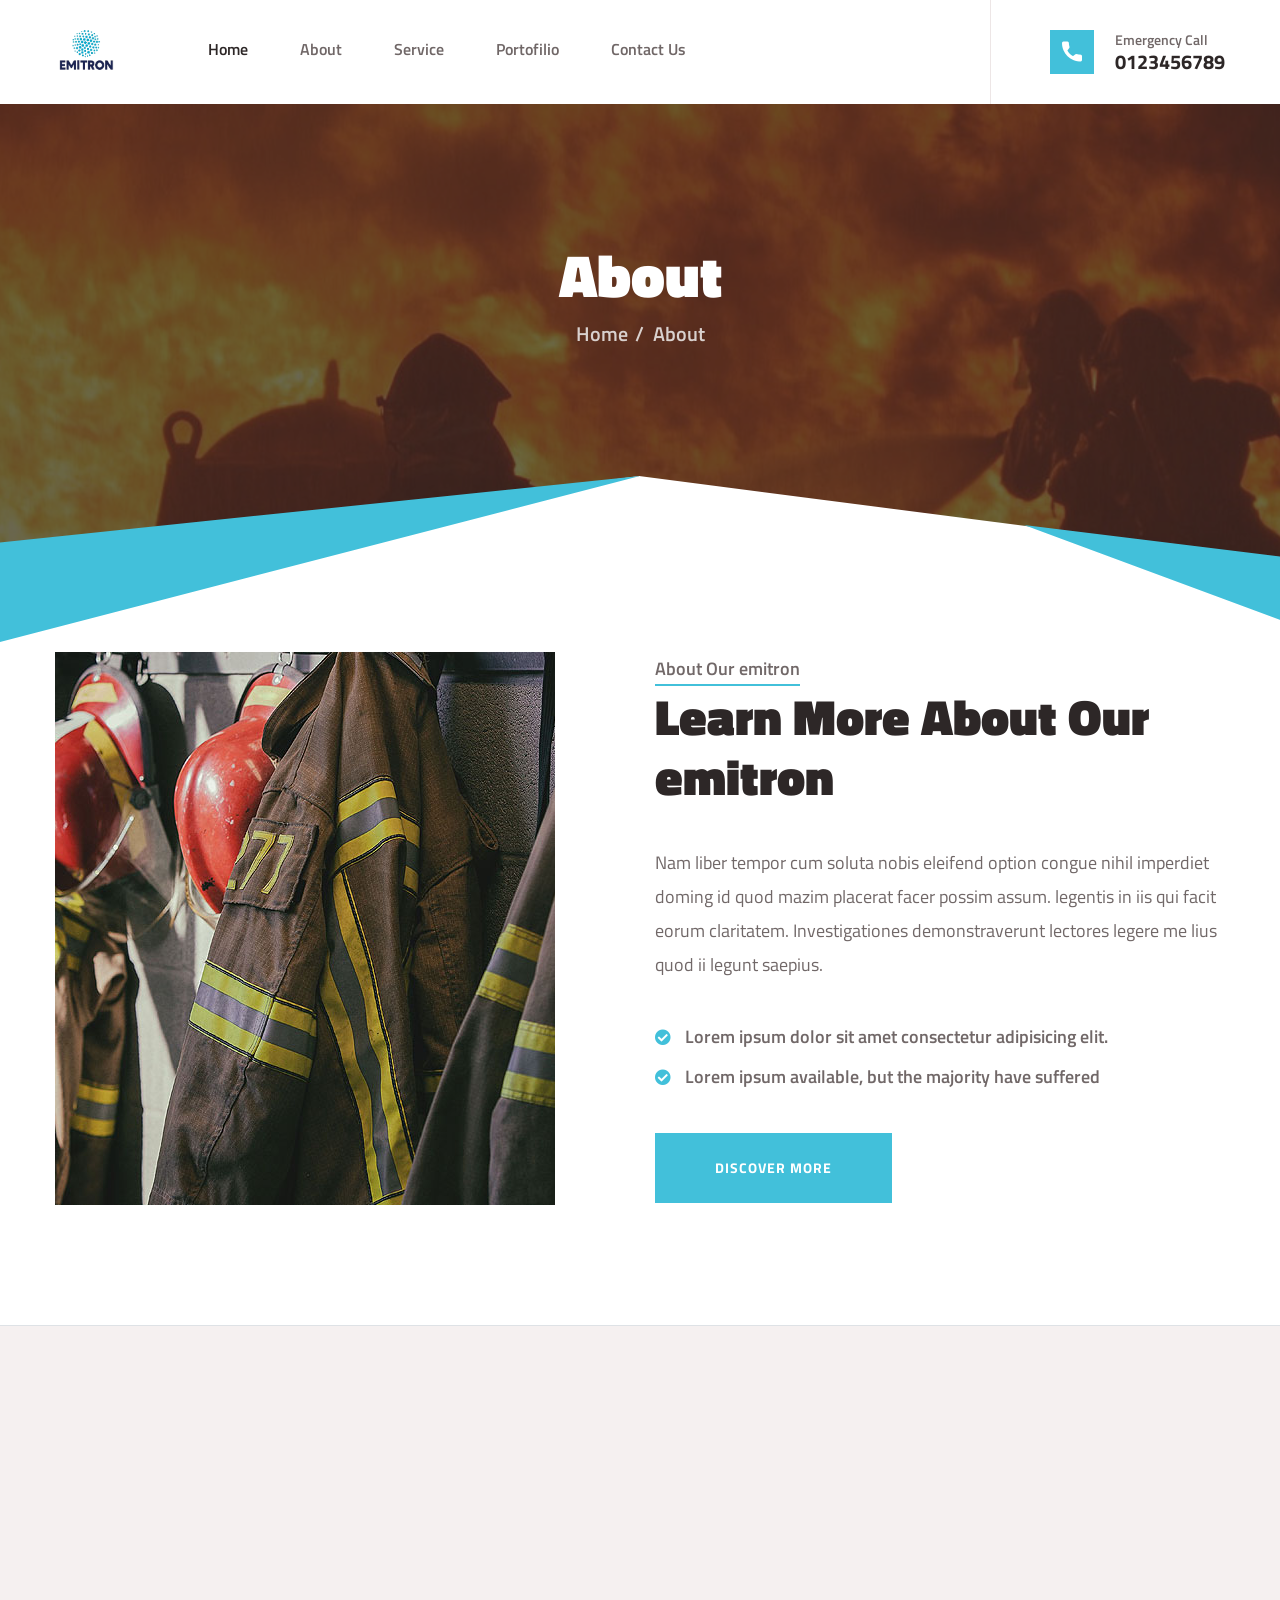
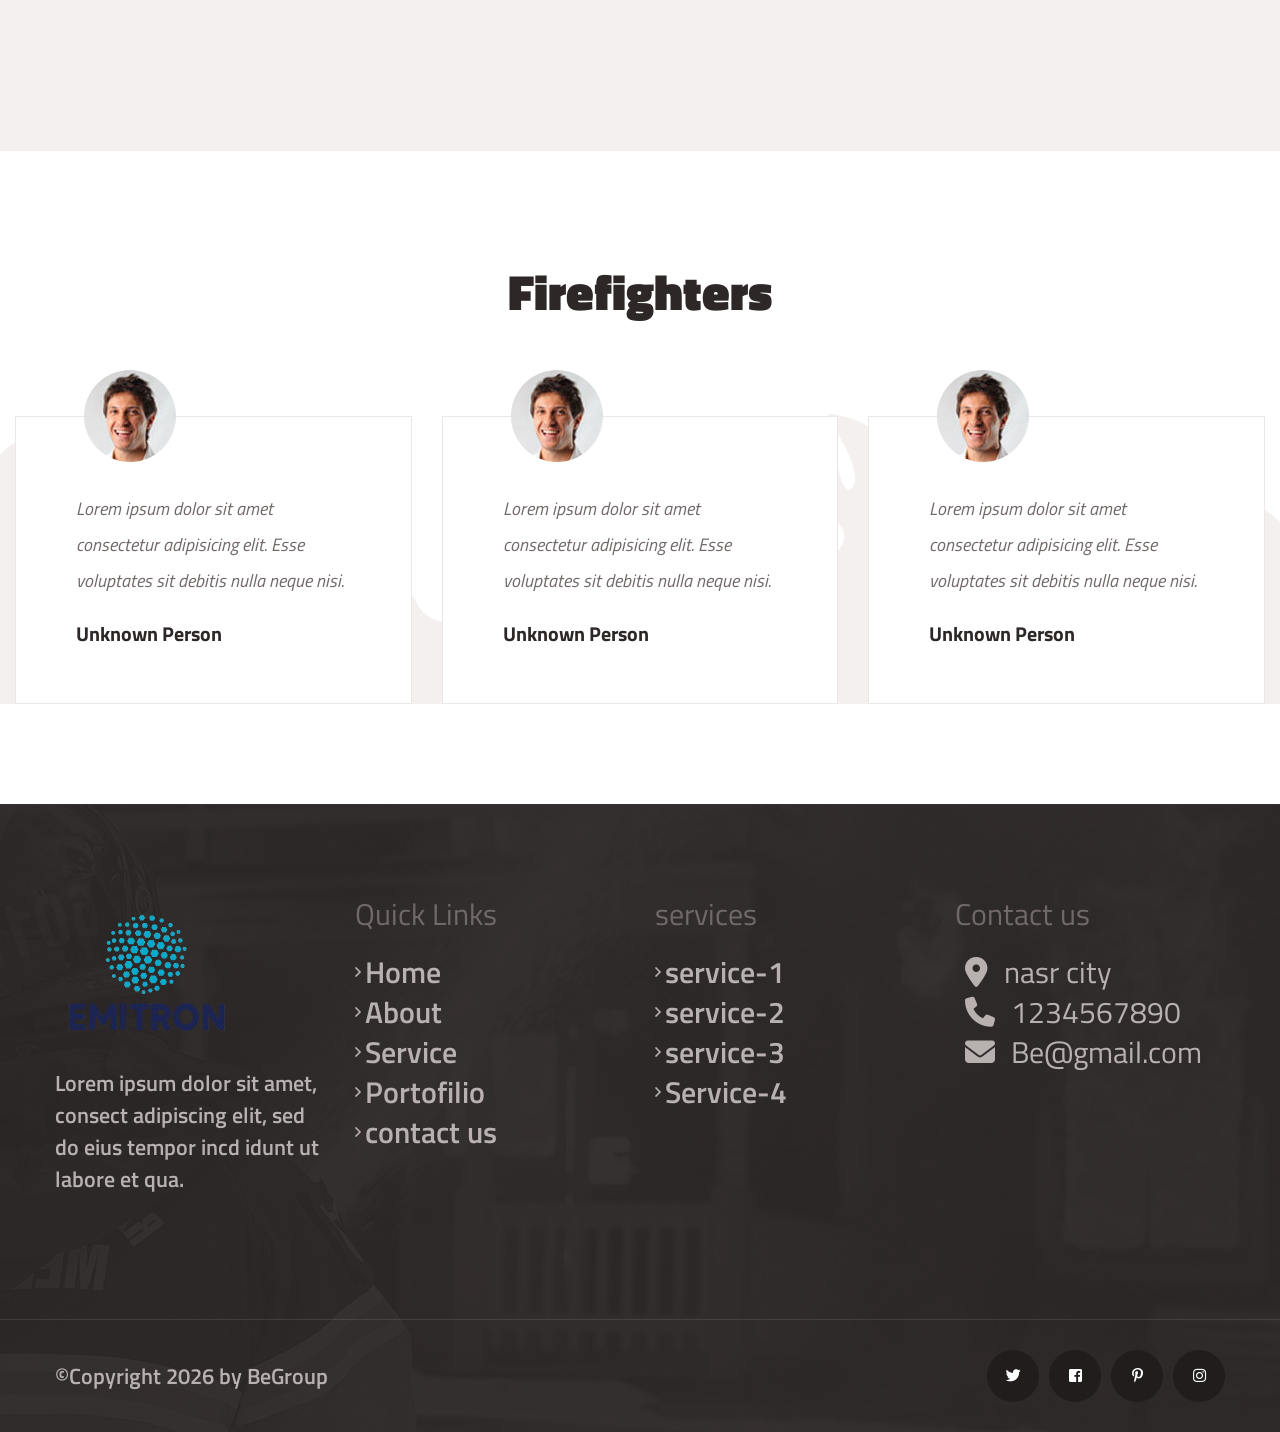
==== about.html @ 17628628 "edits" ====
<!DOCTYPE html>
<html lang="en">

<head>
    <meta charset="utf-8">
    <meta http-equiv="X-UA-Compatible" content="IE=edge">
    <meta name="viewport" content="width=device-width, initial-scale=1.0, maximum-scale=1.0, user-scalable=0">

    <title>emitron</title>

    <!-- Fav Icon -->
    <link rel="icon" href="assets/images/favicon.ico" type="image/x-icon">

    <!-- Google Fonts -->
    <link
        href="https://fonts.googleapis.com/css2?family=Titillium+Web:ital,wght@0,200;0,300;0,400;0,600;0,700;0,900;1,200;1,300;1,400;1,600;1,700&display=swap"
        rel="stylesheet">
    <link rel="stylesheet" href="https://cdnjs.cloudflare.com/ajax/libs/font-awesome/6.5.0/css/all.min.css">

    <!-- Stylesheets -->
    <link href="assets/css/font-awesome-all.css" rel="stylesheet">
    <link href="assets/css/flaticon.css" rel="stylesheet">
    <link href="assets/css/owl.css" rel="stylesheet">
    <link href="assets/css/bootstrap.css" rel="stylesheet">
    <link href="assets/css/jquery.fancybox.min.css" rel="stylesheet">
    <link href="assets/css/animate.css" rel="stylesheet">
    <link href="assets/css/color.css" rel="stylesheet">
    <link href="assets/css/style.css" rel="stylesheet">
    <link href="assets/css/responsive.css" rel="stylesheet">

</head>


<!-- page wrapper -->

<body>

    <div class="boxed_wrapper">


        <!-- preloader -->
        <div class="loader-wrap">
            <div class="preloader">
                <div class="preloader-close"><i class="fa-solid fa-circle-xmark"></i></div>
                <div id="handle-preloader" class="handle-preloader">
                    <div class="animation-preloader">
                        <div class="spinner"></div>
                        <div class="txt-loading">
                            <span data-text-preloader="e" class="letters-loading">
                                e
                            </span>
                            <span data-text-preloader="m" class="letters-loading">
                                m
                            </span>
                            <span data-text-preloader="i" class="letters-loading">
                                i
                            </span>
                            <span data-text-preloader="t" class="letters-loading">
                                t
                            </span>
                            <span data-text-preloader="r" class="letters-loading">
                                r
                            </span>
                            <span data-text-preloader="o" class="letters-loading">
                                o
                            </span>
                            <span data-text-preloader="n" class="letters-loading">
                                n
                            </span>

                        </div>
                    </div>
                </div>
            </div>
        </div>
        <!-- preloader end -->


        <!-- main header -->
        <header class="main-header">

            <!-- header-lower -->
            <div class="header-lower">
                <div class="auto-container">
                    <div class="outer-box clearfix">
                        <div class="logo-box pull-left">
                            <figure class="logo"><a href="index.html"><img class="logo1" src="assets/1.PNG" alt=""></a>
                            </figure>
                        </div>
                        <div class="menu-area pull-left">
                            <!--Mobile Navigation Toggler-->
                            <div class="mobile-nav-toggler">
                                <i class="icon-bar"></i>
                                <i class="icon-bar"></i>
                                <i class="icon-bar"></i>
                            </div>
                            <nav class="main-menu navbar-expand-md navbar-light">
                                <div class="collapse navbar-collapse show clearfix" id="navbarSupportedContent">
                                    <ul class="navigation clearfix">
                                        <li class="current"><a href="index.html">Home</a>

                                        </li>
                                        <li ><a href="about.html">About</a>

                                        </li>

                                        <li class=" dropdown"><a href="service.html">Service</a>
                                            <ul>
                                                <li><a href="service-details.html">Service-1</a>
                                                <li><a href="service-details.html">Service-1</a>
                                                <li><a href="service-details.html">Service-1</a>
                                                <li><a href="service-details.html">Service-1</a>
                                            </ul>
                                        </li>
                                        <li> <a href="portofilio.html">
                                                Portofilio
                                            </a></li>


                                        <li><a href="contact.html">Contact Us</a>

                                        </li>
                                    </ul>
                                </div>
                            </nav>
                        </div>

                        <div class="support-box pull-right">
                            <i class="flaticon-call"></i>
                            <p>Emergency Call</p>
                            <h4><a href="tel:0123456789">0123456789</a></h4>
                        </div>
                    </div>
                </div>
            </div>

            <!--sticky Header-->
            <div class="sticky-header">
                <div class="auto-container">
                    <div class="outer-box clearfix">
                        <div class="logo-box pull-left">
                            <figure class="logo"><a href="index.html"><img class="logo1" src="assets/1.PNG" alt=""></a>
                            </figure>
                        </div>
                        <div class="menu-area pull-left">
                            <nav class="main-menu clearfix">
                                <!--Keep This Empty / Menu will come through Javascript-->
                            </nav>
                        </div>
                        <div class="support-box pull-right">
                            <i class="flaticon-call"></i>
                            <p>Emergency Call</p>
                            <h4><a href="tel:0123456789">0123456789</a></h4>
                        </div>
                    </div>
                </div>
            </div>
        </header>
        <!-- main-header end-->

        <!-- Mobile Menu  -->
        <div class="mobile-menu">
            <div class="menu-backdrop"></div>
            <div class="close-btn"><i class="fas fa-times"></i></div>

            <nav class="menu-box">
                <div class="nav-logo"><a href="index.html"><img src="assets/1.PNG" alt="" title=""></a></div>
                <div class="menu-outer"><!--Here Menu Will Come Automatically Via Javascript / Same Menu as in Header-->
                </div>
                <div class="contact-info">
                    <h4>Contact Info</h4>
                    <ul>
                        <li>nasr city</li>
                        <li><a href="tel:+1234567890">1234567890</a></li>
                        <li><a href="mailto:Be@gmail.com">Be@gmail.com</a></li>
                    </ul>
                </div>
                <div class="social-links">
                    <ul class="clearfix">
                        <li><a href="index.html"><span class="fab fa-twitter"></span></a></li>
                        <li><a href="index.html"><span class="fab fa-facebook-square"></span></a></li>
                        <li><a href="index.html"><span class="fab fa-pinterest-p"></span></a></li>
                        <li><a href="index.html"><span class="fab fa-instagram"></span></a></li>
                        <li><a href="index.html"><span class="fab fa-youtube"></span></a></li>
                    </ul>
                </div>
            </nav>
        </div>
        <!-- End Mobile Menu -->


        <!--Page Title-->
        <section class="page-title centred" style="background-image: url(assets/images/background/page-title.jpg);">
            <div class="overlay-bg"></div>
            <div class="pattern-layer"></div>
            <div class="auto-container">
                <div class="content-box">
                    <div class="title">
                        <h1>About</h1>
                    </div>
                    <ul class="bread-crumb clearfix">
                        <li><a href="index.html">Home</a></li>
                        <li>About</li>
                    </ul>
                </div>
            </div>
        </section>
        <!--End Page Title-->


        <!-- about-section -->
        <section class="about-section border-bottom">
            <div class="auto-container">
                <div class="row clearfix">
                    <div class="col-lg-6 col-md-12 col-sm-12 image-column">
                        <div class="image-box mr-70">
                            <figure class="image"><img src="assets/images/resource/about-3.jpg" alt=""></figure>
                        </div>
                    </div>
                    <div class="col-lg-6 col-md-12 col-sm-12 content-column">
                        <div class="content_block_1">
                            <div class="content-box mr-0">
                                <div class="sec-title">
                                    <p>About Our emitron</p>
                                    <h2>Learn More About Our emitron</h2>
                                </div>
                                <div class="text">
                                    <p>Nam liber tempor cum soluta nobis eleifend option congue nihil imperdiet doming
                                        id quod mazim placerat facer possim assum. legentis in iis qui facit eorum
                                        claritatem. Investigationes demonstraverunt lectores legere me lius quod ii
                                        legunt saepius.</p>
                                </div>
                                <ul class="list-item clearfix">
                                    <li>Lorem ipsum dolor sit amet consectetur adipisicing elit.</li>
                                    <li>Lorem ipsum available, but the majority have suffered</li>
                                </ul>
                                <div class="btn-box"><a href="about.html" class="theme-btn-one">Discover More</a></div>
                            </div>
                        </div>
                    </div>
                </div>
            </div>
        </section>
        <!-- about-section end -->


        <!-- clients-section -->
        <section class="clients-section bg-color-1">
            <div class="auto-container">
                <div class="clients-carousel owl-carousel owl-theme owl-nav-none owl-dots-none">
                    <figure class="clients-logo-box"><a href="index.html"><img src="assets/1.png" alt=""></a></figure>
                    <figure class="clients-logo-box"><a href="index.html"><img src="assets/1.png" alt=""></a></figure>
                    <figure class="clients-logo-box"><a href="index.html"><img src="assets/1.png" alt=""></a></figure>
                    <figure class="clients-logo-box"><a href="index.html"><img src="assets/1.png" alt=""></a></figure>
                    <figure class="clients-logo-box"><a href="index.html"><img src="assets/1.png" alt=""></a></figure>
                </div>
            </div>
        </section>
        <!-- clients-section end -->


        <!-- video-section -->
        <!-- <section class="video-section centred" style="background-image: url(assets/images/background/video-bg-1.jpg);">
            <div class="auto-container">
                <div class="inner-box">
                    <a href="https://www.youtube.com/watch?v=nfP5N9Yc72A&amp;t=28s" class="lightbox-image video-btn" data-caption=""><i class="fas fa-play"></i></a>
                    <h2>Think Safety Today, Be <br />Alive Tomorrow</h2>
                </div>
            </div>
        </section> -->
        <!-- video-section end -->


        <!-- testimonial-section -->
        <!-- <section class="testimonial-section alternate-2">
            <div class="pattern-2" style="background-image: url(assets/images/shape/pattern-4.png);"></div>
            <div class="large-container">
                <div class="sec-title light centred">
                    <p>Their Testimonials</p>
                    <h2>What They Say</h2>
                </div>
                <div class="three-item-carousel owl-carousel owl-theme owl-dots-none owl-nav-none">
                    <div class="testimonial-block-one">
                        <div class="inner-box">
                            <figure class="author-thumb"><img src="assets/images/resource/testimonial-1.png" alt=""></figure>
                            <div class="text">
                                <p>I was very impresed by the company services lorem ipsum is simply free text available used by copytyping refreshing. Neque porro est qui dolorem ipsum quia.</p>
                            </div>
                            <div class="author-info">
                                <h4>Mike Hardson</h4>
                                <span class="designation">Our Citizen</span>
                            </div>
                        </div>
                    </div>
                    <div class="testimonial-block-one">
                        <div class="inner-box">
                            <figure class="author-thumb"><img src="assets/images/resource/testimonial-2.png" alt=""></figure>
                            <div class="text">
                                <p>I was very impresed by the company services lorem ipsum is simply free text available used by copytyping refreshing. Neque porro est qui dolorem ipsum quia.</p>
                            </div>
                            <div class="author-info">
                                <h4>Jessica Brown</h4>
                                <span class="designation">Our Citizen</span>
                            </div>
                        </div>
                    </div>
                    <div class="testimonial-block-one">
                        <div class="inner-box">
                            <figure class="author-thumb"><img src="assets/images/resource/testimonial-3.png" alt=""></figure>
                            <div class="text">
                                <p>I was very impresed by the company services lorem ipsum is simply free text available used by copytyping refreshing. Neque porro est qui dolorem ipsum quia.</p>
                            </div>
                            <div class="author-info">
                                <h4>Kevin Martin</h4>
                                <span class="designation">Our Citizen</span>
                            </div>
                        </div>
                    </div>
                </div>
            </div>
        </section> -->
        <!-- testimonial-section end -->


        <!-- team-section -->
        <section class="testimonial-section">
            <div class="pattern-layer" style="background-image: url(assets/images/shape/pattern-2.png);"></div>
            <div class="large-container">
                <div class="sec-title centred">
                    <h2>Firefighters</h2>
                </div>
                <div class="three-item-carousel owl-carousel owl-theme owl-dots-none owl-nav-none">
                    <div class="testimonial-block-one">
                        <div class="inner-box">
                            <figure class="author-thumb"><img src="assets/images/background/1 (1).jpg" alt=""></figure>
                            <div class="text">
                                <p>Lorem ipsum dolor sit amet consectetur adipisicing elit. Esse voluptates sit debitis
                                    nulla neque nisi.</p>
                            </div>
                            <div class="author-info">
                                <h4>Unknown Person</h4>
                                <!-- <span class="designation">Our Citizen</span> -->
                            </div>
                        </div>
                    </div>
                    <div class="testimonial-block-one">
                        <div class="inner-box">
                            <figure class="author-thumb"><img src="assets/images/background/1 (1).jpg" alt=""></figure>
                            <div class="text">
                                <p>Lorem ipsum dolor sit amet consectetur adipisicing elit. Esse voluptates sit debitis
                                    nulla neque nisi.</p>
                            </div>
                            <div class="author-info">
                                <h4>Unknown Person</h4>
                                <!-- <span class="designation">Our Citizen</span> -->
                            </div>
                        </div>
                    </div>
                    <div class="testimonial-block-one">
                        <div class="inner-box">
                            <figure class="author-thumb"><img src="assets/images/background/1 (1).jpg" alt=""></figure>
                            <div class="text">
                                <p>Lorem ipsum dolor sit amet consectetur adipisicing elit. Esse voluptates sit debitis
                                    nulla neque nisi.</p>
                            </div>
                            <div class="author-info">
                                <h4>Unknown Person</h4>
                                <!-- <span class="designation">Our Citizen</span> -->
                            </div>
                        </div>
                    </div>
                </div>
            </div>
        </section>
        <!-- team-section end -->
        <section class="space-section">

        </section>

        <!-- cta-section -->
        <!-- <section class="cta-section bg-color-3">
            <div class="pattern-layer" style="background-image: url(assets/images/shape/pattern-1.png);"></div>
            <div class="auto-container">
                <div class="inner-box clearfix">
                    <div class="text pull-left">
                        <h2>24/7 Available. Call us Immediately<br /><a href="tel:6668880000">666 888 0000</a></h2>
                    </div>
                    <div class="btn-box pull-right">
                        <a href="contact.html" class="theme-btn-one">Contact with us</a>
                    </div>
                </div>
            </div>
        </section> -->
        <!-- cta-section end -->


        <!-- newsletter-section -->
        <!-- <section class="newsletter-section">
            <div class="auto-container">
                <div class="row clearfix">
                    <div class="col-lg-6 col-md-12 col-sm-12 text-column">
                        <div class="text">
                            <div class="icon-box"><i class="flaticon-mail"></i></div>
                            <h4>Join our newsletter and get latest updates</h4>
                        </div>
                    </div>
                    <div class="col-lg-6 col-md-12 col-sm-12 form-column">
                        <form action="index.html" method="post" class="newsletter-form">
                            <div class="form-group">
                                <input type="email" name="email" placeholder="Email Address" required="">
                                <button type="submit"><i class="fas fa-check"></i></button>
                            </div>
                        </form>
                    </div>
                </div>
            </div>
        </section> -->
        <!-- newsletter-section end -->

   <!-- main-footer -->
        <footer class="main-footer" style="background-image: url(assets/images/background/footer-bg-1.jpg);">

            <div class="footer-top">
                <div class="auto-container">
                    <div class="widget-section">
                        <div class="row clearfix">
                            <div class="col-lg-3 col-md-6 col-sm-12 footer-column">
                                <div class="footer-widget about-widget">
                                    <div class="widget-title">
                                        <img src="assets/1.PNG" alt="" style="height: 146px; width: 185px;">
                                        <!-- <h4>emitron</h4> -->
                                    </div>
                                    <div class="text">
                                        <p>Lorem ipsum dolor sit amet, consect adipiscing elit, sed do eius tempor incd
                                            idunt ut labore et qua.</p>
                                    </div>

                                </div>
                            </div>
                            <div class="col-lg-3 col-md-6 col-sm-12 footer-column footer-down">
                                <div class="footer-widget links-widget">
                                    <div class="widget-title">
                                        Quick Links
                                    </div>
                                    <div class="widget-content">
                                        <ul class="links-list clearfix">
                                            <li><a href="index.html">Home</a></li>
                                            <li><a href="index.html">About</a></li>
                                            <li><a href="index.html">Service</a></li>
                                            <li><a href="index.html">Portofilio</a></li>
                                            <li><a href="index.html">contact us</a></li>
                                        </ul>
                                    </div>
                                </div>
                            </div>
                            <div class="col-lg-3 col-md-6 col-sm-12 footer-column footer-down">
                                <div class="footer-widget links-widget">
                                    <div class="widget-title">
                                        services
                                    </div>

                                    <div class="widget-content">
                                        <ul class="links-list clearfix">
                                            <li><a href="index.html">service-1</a></li>
                                            <li><a href="index.html">service-2</a></li>
                                            <li><a href="index.html">service-3</a></li>
                                            <li><a href="index.html">Service-4</a></li>

                                        </ul>
                                    </div>

                                </div>
                            </div>
                            <div class="col-lg-3 col-md-6 col-sm-12 footer-column footer-down">
                                <div class="footer-widget link-widget">
                                    <div class="widget-title">
                                        Contact us
                                    </div>
                                    <div class="widget-content">
                                        <ul class="links-list clearfix">
                                            <li><i class="fa-solid fa-location-dot mr-3"></i><a href="#">nasr city</a>
                                            </li>
                                            <li><i class="fa-solid fa-phone mr-3"></i><a
                                                    href="tel:1234567890">1234567890</a></li>
                                            <li><i class="fa-solid fa-envelope mr-3"></i><a
                                                    href="mailto:Be@gmail.com">Be@gmail.com</a></li>
                                        </ul>
                                    </div>
                                </div>
                            </div>
                        </div>
                    </div>
                </div>
            </div>
            <div class="footer-bottom">
                <div class="auto-container clearfix">
                    <div class="copyright pull-left">
                        <p>&copy;Copyright 2026 by <a href="index.html">BeGroup</a></p>
                    </div>
                    <ul class="footer-social clearfix pull-right">
                        <li><a href="index.html"><i class="fab fa-twitter"></i></a></li>
                        <li><a href="index.html"><i class="fab fa-facebook-square"></i></a></li>
                        <li><a href="index.html"><i class="fab fa-pinterest-p"></i></a></li>
                        <li><a href="index.html"><i class="fab fa-instagram"></i></a></li>
                    </ul>
                </div>
            </div>
        </footer>
        <!-- main-footer end -->

        <!--Scroll to top-->
        <button class="scroll-top scroll-to-target" data-target="html">
            <span class="fa fa-arrow-up"></span>
        </button>
    </div>


    <!-- jequery plugins -->
    <script src="assets/js/jquery.js"></script>
    <script src="assets/js/popper.min.js"></script>
    <script src="assets/js/bootstrap.min.js"></script>
    <script src="assets/js/owl.js"></script>
    <script src="assets/js/wow.js"></script>
    <script src="assets/js/validation.js"></script>
    <script src="assets/js/jquery.fancybox.js"></script>
    <script src="assets/js/appear.js"></script>
    <script src="assets/js/jquery.countTo.js"></script>

    <!-- main-js -->
    <script src="assets/js/script.js"></script>

</body><!-- End of .page_wrapper -->

</html>
---- assets/css/flaticon.css ----
/*
  	Flaticon icon font: Flaticon
  	Creation date: 02/09/2020 15:17
  	*/

@font-face {
  font-family: "Flaticon";
  src: url("../fonts/Flaticon.eot");
  src: url("../fonts/Flaticon.eot?#iefix") format("embedded-opentype"),
       url("../fonts/Flaticon.woff2") format("woff2"),
       url("../fonts/Flaticon.woff") format("woff"),
       url("../fonts/Flaticon.ttf") format("truetype"),
       url("../fonts/Flaticon.svg#Flaticon") format("svg");
  font-weight: normal;
  font-style: normal;
}

@media screen and (-webkit-min-device-pixel-ratio:0) {
  @font-face {
    font-family: "Flaticon";
    src: url("../fonts/Flaticon.svg#Flaticon") format("svg");
  }
}

[class^="flaticon-"]:before, [class*=" flaticon-"]:before,
[class^="flaticon-"]:after, [class*=" flaticon-"]:after {   
  font-family: Flaticon;
  font-style: normal;
}

.flaticon-call:before { content: "\f100"; }
.flaticon-bonfire:before { content: "\f101"; }
.flaticon-matches:before { content: "\f102"; }
.flaticon-inspection:before { content: "\f103"; }
.flaticon-charity:before { content: "\f104"; }
.flaticon-round-table:before { content: "\f105"; }
.flaticon-right-arrow:before { content: "\f106"; }
.flaticon-mail:before { content: "\f107"; }
.flaticon-fire-alarm:before { content: "\f108"; }
.flaticon-fire-station:before { content: "\f109"; }
.flaticon-fireman:before { content: "\f10a"; }
.flaticon-fire-extinguisher:before { content: "\f10b"; }
.flaticon-fire-exit:before { content: "\f10c"; }
.flaticon-bell:before { content: "\f10d"; }
.flaticon-telephone:before { content: "\f10e"; }
.flaticon-email:before { content: "\f10f"; }
.flaticon-pin:before { content: "\f110"; }
.flaticon-life-saver:before { content: "\f111"; }
---- assets/css/color.css ----
/* template-color */

.scroll-top{
  background: #42C0DA;
}

.preloader-close{
	background: #42C0DA;
}

.mobile-menu .menu-backdrop{
  /* background: #42C0DA; */
}

.scroll-top:hover{
  background: #42C0DA;
}

.mobile-menu .contact-info ul li a:hover{
  color: #42C0DA;
}

.header-top .social-links li a:hover{
  color:#42C0DA;
}

.main-menu .navigation > li > ul > li > a:hover,
.main-menu .navigation > li > .megamenu li > a:hover{
  color: #42C0DA;
}

.main-menu .navigation > li > ul > li > ul > li > a:hover{
  color: #42C0DA;
}

.main-header .support-box i{
  background: #42C0DA;
}

.main-header .support-box h4 a:hover{
  color: #42C0DA;
}

.theme-btn-one{
	background: #42C0DA;
}

.banner-section .pattern-layer:before{
	background: #42C0DA;
}

.banner-section .pattern-layer:after{
	background: #42C0DA;
}

.image_block_1 .image-box .image-content{
	background: #42C0DA;
}

.sec-title p:before{
	background: #42C0DA;
}

.content_block_1 .content-box .support-box h4 a:hover{
	color: #42C0DA;
}

.content_block_1 .content-box .support-box i{
	background: #42C0DA;
}

.content_block_1 .content-box .inner-box .single-item i{
	color: #42C0DA;
}

.content_block_1 .content-box .list-item li:before{
	color: #42C0DA;
}

.service-block-one .inner-box .overlay-content .link a{
	background: #42C0DA;
}

.service-block-one .inner-box:before{
	background: #42C0DA;
}

.progress-box .bar-inner{
	background: #42C0DA;
}

.content_block_2 .content-box .inner-box .single-item i{
	background: #42C0DA;
}

.bg-color-3{
	background-color: #42C0DA;
}

.portofilio-block-one .inner-box .image-box:before{
	background: #42C0DA;
}

.content_block_3 .content-box .lower-box{
	background: #42C0DA;
}

.content_block_4 .counter-block .counter-block-one .icon-box{
	background: #42C0DA;
}

.video-section .inner-box a{
	background: #42C0DA;
}

.testimonial-block-one .inner-box:hover .author-thumb{
	background: #42C0DA;
}

.testimonial-block-one .inner-box .author-info .designation{
	color: #42C0DA;
}

.testimonial-block-one .inner-box:before{
	background: #42C0DA;
}

.news-block-one .image-box .image{
	background: #42C0DA;
}

.news-block-one .image-box .post-date{
	background: #42C0DA;
}

.news-block-one .content-box .post-info li a:hover{
  color: #42C0DA;
}

.news-block-one .content-box .post-info li i{
	color: #42C0DA;
}

.news-block-one .content-box h2 a:hover{
  color: #42C0DA;
}

.news-block-one .content-box .link a:hover{
	background: #42C0DA;
}

.newsletter-section .text .icon-box{
	color: #42C0DA;
}

.newsletter-section .newsletter-form .form-group input:focus{
  border-color: #42C0DA !important;
}

.newsletter-section .newsletter-form .form-group button{
	color: #42C0DA;
}

.footer-top .about-widget .support-box i{
	background: #42C0DA;
}

.footer-top .about-widget .support-box h4 a:hover{
	color: #42C0DA;
}

.footer-top .links-widget .links-list li a:hover{
  color: #42C0DA;
}

.footer-top .links-widget .links-list li a:hover:before{
	color: #42C0DA;
}

.footer-bottom .footer-social li a:hover{
  background: #42C0DA;
}

.main-header.style-two .header-lower .main-menu .navigation > li.current > a, 
.main-header.style-two .header-lower .main-menu .navigation > li:hover > a {
  color: #42C0DA;
}

.main-header.style-two .header-lower .support-box h4 a:hover{
  color: #42C0DA;
}

.history-section .upper-content .content-box .counter-block .icon-box{
	color: #42C0DA;
}

.history-section .upper-content .content-box .text .list li:before{
	background: #42C0DA;
}

.image_block_2 .image-box .image-content .support-box i{
	background: #42C0DA;
}

.image_block_2 .image-box .image-content .support-box h4 a:hover{
  color: #42C0DA;
}

.content_block_5 .content-box h3{
	color: #42C0DA;
}

.content_block_5 .content-box .inner .list-item li:before{
	color: #42C0DA;
}

.feature-block-one .inner-box:before{
	background: #42C0DA;
}

.team-block-one .inner-box .image-box:before{
	background: #42C0DA;
}

.team-block-one .inner-box .lower-content h4 a:hover{
  color: #42C0DA;
}

.team-block-one .inner-box .lower-content .social-links li a:hover{
  color: #42C0DA;
}

.team-block-one .inner-box:before{
	background: #42C0DA;
}

.google-map-section .map-inner .map-content{
	background: #42C0DA;
}

.page-title .pattern-layer:before{
	background: #42C0DA;
}

.page-title .pattern-layer:after{
	background: #42C0DA;
}

.content_block_6 .info-inner .info-list li i{
	background: #42C0DA;
}

.content_block_6 .info-inner .info-list li p a:hover{
  color: #42C0DA;
}

.contact-section .form-inner .form-group input:focus,
.contact-section .form-inner .form-group textarea:focus{
  border-color: #42C0DA !important;
}

.error-section .inner-box p a{
	color: #42C0DA;
}

.default-sidebar .widget-title h4:before{
	background: #42C0DA;
}

.service-sidebar .categori-widget .categori-list li a:before{
	background: #42C0DA;
}

.service-sidebar .advise-widget .inner-box:before{
	background: #42C0DA;
}

.service-details-content .inner-box h4{
	color: #42C0DA;
}

.service-details-content .inner-box .two-column .list li:before{
	color: #42C0DA;
}

.pagination li a:hover,
.pagination li a.active{
	background: #42C0DA;
}

.sidebar .sidebr-search{
	background: #42C0DA;
}

.sidebar .sidebar-post .post-inner .post .post-thumb{
	background: #42C0DA;
}

.sidebar .sidebar-post .post-inner .post .comment i{
	color: #42C0DA;
}

.sidebar .sidebar-post .post-inner .post h6 a:hover{
    color: #42C0DA;
}

.sidebar .categories-widget .categories-list li a span{
	color: #42C0DA;
}

.sidebar .categories-widget .categories-list li a:hover{
	background: #42C0DA;
}

.sidebar .tags-widget .tags-list li a:hover{
	background: #42C0DA;
}

.blog-details-content .post-share-option .tags li a:hover{
	background: #42C0DA;
}

.blog-details-content .post-share-option .social-links li a:hover{
  color: #42C0DA;
}

.blog-details-content .comment-box .comment .comment-info h4 span{
	color: #42C0DA;
}

.blog-details-content .comment-box .comment .reply-btn{
	background: #42C0DA;
}

.blog-details-content .comments-form-area .comment-form .form-group input:focus,
.blog-details-content .comments-form-area .comment-form .form-group textarea:focus{
	border-color: #42C0DA !important;
}
---- assets/css/style.css ----
/* Css For emitron */

/************ TABLE OF CONTENTS ***************
1. Fonts
2. Reset
3. Global
4. Main Header/style-one/style-two
5. Main Slider/style-one/style-two
6. Intro Section
7. Welcome Section
9. Cta Section
8. Research Fields
10. Testimonial Section
11. Researches Section
12. Team Section
14. Video
15. Fact Counter
16. News Section
19. Clients Section
20. Main Footer
21. Footer Bottom
22. Research Style Two
23. Innovative Solution
24. Discover Section
25. Testimonial Section
26. Chooseus Section
27. News Style Two
28. Page Title
29. Research Page Section
30. Research Details
31. Professor Page Section
32. Professor Details
33. About Section
34. Error Section
35. Blog Page Section
36. Blog Details
37. Blog Sidebar
38. Contact Section
39. Google Map


**********************************************/



/*** 

====================================================================
  Reset
====================================================================

 ***/
* {
  margin:0px;
  padding:0px;
  border:none;
  outline:none;
}


/*** 

====================================================================
  Global Settings
====================================================================

 ***/


body {
  font-size:18px;
  color:#716868;
  line-height:34px;
  font-weight:400;
  background:#ffffff;
  font-family: 'Titillium Web', sans-serif;
  background-size:cover;
  background-repeat:no-repeat;
  background-position:center top;
  -webkit-font-smoothing: antialiased;
}
.space-section{
  position: relative;
  padding: 50px 0px 50px 0px; 
}

  @media (min-width:1200px) {
  .container {
    max-width: 1170px;
    padding: 0px 15px;
  }
}

.large-container{
  max-width: 1500px;
  padding: 0px 15px;
  margin: 0 auto;
}

.container-fluid{
  padding: 0px;
}

.auto-container{
  position:static;
  max-width:1200px;
  padding:0px 15px;
  margin:0 auto;
}

.small-container{
  max-width:680px;
  margin:0 auto;
}

.boxed_wrapper{
  position: relative;
  margin: 0 auto;
  overflow: hidden !important;
  width: 100%;
  min-width: 300px;
}


a{
  text-decoration:none;
  transition:all 500ms ease;
  -moz-transition:all 500ms ease;
  -webkit-transition:all 500ms ease;
  -ms-transition:all 500ms ease;
  -o-transition:all 500ms ease;
}

a:hover{
  text-decoration:none;
  outline:none;
}

input,button,select,textarea{
  font-family: 'Titillium Web', sans-serif;
  font-weight: 400;
  font-size: 16px;
}

ul,li{
  list-style:none;
  padding:0px;
  margin:0px; 
}

input{
  transition: all 500ms ease;
}

button:focus,
input:focus,
textarea:focus{
  outline: none;
  box-shadow: none;
  transition: all 500ms ease;
}

p{
  position: relative;
  font-family: 'Titillium Web', sans-serif;
  color: #716868;
  font-weight: 400;
  margin: 0px;
  transition: all 500ms ease;
}

h1,h2,h3,h4,h5,h6{
  position:relative;
  font-family: 'Titillium Web', sans-serif;
  font-weight: 400;
  color: #2d2727;
  margin: 0px;
  transition: all 500ms ease;
}

/* Preloader */

.handle-preloader {
  align-items: center;
  -webkit-align-items: center;
  display: flex;
  display: -ms-flexbox;
  height: 100%;
  justify-content: center;
  -webkit-justify-content: center;
  position: fixed;
  left: 0;
  top: 0;
  width: 100%;
  z-index: 99999;
  background: #fff;
}

.preloader-close{
  position: fixed;
  z-index: 999999;
  font-size: 14px;
  line-height: 30px;
  color: #fff;
  padding: 5px 20px;
  cursor: pointer;
  right: 0;
  top: 0;
  font-weight: 600;
}

.handle-preloader .animation-preloader {
  position: absolute;
  z-index: 100;
}

.handle-preloader .animation-preloader .spinner{
  animation: spinner 1s infinite linear;
  border-radius: 50%;
  height: 150px;
  margin: 0 auto 45px auto;
  width: 150px;
}

.handle-preloader .animation-preloader .txt-loading {
  text-align: center;
  user-select: none;
}

.handle-preloader .animation-preloader .txt-loading .letters-loading:before{
  animation: letters-loading 4s infinite;
  content: attr(data-text-preloader);
  left: 0;
  opacity: 0;
  top:0;
  position: absolute;
}

.handle-preloader .animation-preloader .txt-loading .letters-loading{
  font-weight: 400;
  letter-spacing: 15px;
  display: inline-block;
  position: relative;
  font-size: 70px;
  line-height: 70px;
  text-transform: uppercase;
}

.handle-preloader .animation-preloader .txt-loading .letters-loading:nth-child(2):before {animation-delay: 0.2s;}
.handle-preloader .animation-preloader .txt-loading .letters-loading:nth-child(3):before {animation-delay: 0.4s;}
.handle-preloader .animation-preloader .txt-loading .letters-loading:nth-child(4):before {animation-delay: 0.6s;}
.handle-preloader .animation-preloader .txt-loading .letters-loading:nth-child(5):before {animation-delay: 0.8s;}
.handle-preloader .animation-preloader .txt-loading .letters-loading:nth-child(6):before { animation-delay: 1s;}
.handle-preloader .animation-preloader .txt-loading .letters-loading:nth-child(7):before { animation-delay: 1.2s;}
.handle-preloader .animation-preloader .txt-loading .letters-loading:nth-child(8):before { animation-delay: 1.4s;}
.handle-preloader .loader-section {
  background-color: #ffffff;
  height: 100%;
  position: fixed;
  top: 0;
  width: calc(50% + 1px);
}

.preloader .loaded .animation-preloader {
  opacity: 0;
  transition: 0.3s ease-out;
}

.handle-preloader .animation-preloader .txt-loading .letters-loading{
  color: #42C0DA;
}

.handle-preloader .animation-preloader .txt-loading .letters-loading:before{
  color: #42C0DA;
}

.handle-preloader .animation-preloader .spinner{
  border: 3px solid #42C0DA;
  border-top-color: rgba(204, 94, 40, 0.3); 
}

/* AnimaciÃ³n del preloader */
@keyframes spinner {
  to {
    transform: rotateZ(360deg);
  }
}
@keyframes letters-loading {
  0%,
  75%,
  100% {
    opacity: 0;
    transform: rotateY(-90deg);
  }

  25%,
  50% {
    opacity: 1;
    transform: rotateY(0deg);
  }
}

@media screen and (max-width: 767px) {
  .handle-preloader .animation-preloader .spinner {
    height: 8em;
    width: 8em;
  }
}
@media screen and (max-width: 500px) {
  .handle-preloader .animation-preloader .spinner {
    height: 7em;
    width: 7em;
  }
  .handle-preloader .animation-preloader .txt-loading .letters-loading {font-size: 40px; letter-spacing: 10px;}
}


.centred{
  text-align: center;
}

.pull-left{
  float: left;
}

.pull-right{
  float: right;
}


figure{
  margin: 0px;
}

img {
  display: inline-block;
  max-width: 100%;
  height: auto;
  transition-delay: .1s;
  transition-timing-function: ease-in-out;
  transition-duration: .7s;
  transition-property: all;
}

/** button **/

.theme-btn-one{
  position: relative;
  display: inline-block;
  font-size: 14px;
  line-height: 26px;
  font-weight: 700;
  color: #fff !important;
  text-align: center;
  padding: 22px 60px;
  text-transform: uppercase;
  letter-spacing: 1px;
  z-index: 1;
}

.theme-btn-one:before{
  position: absolute;
  content: '';
  width: 0%;
  height: 100%;
  background: #2d2727;
  left: 0px;
  top: 0px;
  z-index: -1;
  transition: all 500ms ease;
}

.theme-btn-one:hover:before{
  width: 100%;
}

.pagination{
  position: relative;
  display: block;
}

.pagination li{
  display: inline-block;
  margin: 0px 3px;
}

.pagination li a{
  position: relative;
  display: inline-block;
  font-size: 18px;
  font-weight: 700;
  height: 75px;
  width: 75px;
  line-height: 75px;
  background: #f5f0f0;
  text-align: center;
  color: #2d2727;
  z-index: 1;
  transition: all 500ms ease;
}

.pagination li a:hover,
.pagination li a.active{
  color: #fff;
}

.pagination li:last-child a{
  color: #fff;
  background: #2d2727;
}

.sec-pad{
  padding: 120px 0px !important;
}

.mr-0{
  margin: 0px !important;
}

.scroll-top{
  width: 55px;
  height: 55px;
  line-height: 35px;
  position: fixed;
  bottom: 105%;
  right: 30px;
  font-size: 24px;
  z-index: 99;
  color: #ffffff;
  text-align: center;
  cursor: pointer;
  transition: 1s ease;
}

.scroll-top.open {
  bottom: 50px;
}

.scroll-top span{
  color: #fff;
}

.sec-title{
  position: relative;
  display: block;
  margin-bottom: 40px;
}

.sec-title.centred{
  text-align: center !important;
}

.sec-title p{
  position: relative;
  display: inline-block;
  font-size: 18px;
  line-height: 26px;
  font-weight: 600;
  color: #716868;
  padding-bottom: 4px;
}

.sec-title p:before{
  position: absolute;
  content: '';
  width: 100%;
  height: 2px;
  left: 0px;
  bottom: 0px;
}

.sec-title h2{
  position: relative;
  display: block;
  font-size: 50px;
  line-height: 60px;
  font-weight: 900;
  margin: 0px;
}

.sec-title.light h2{
  color: #fff;
}

.sec-title.light p{
  color: rgba(255,255,255,0.6);
}



/*** 

====================================================================
                        Home-Page-One
====================================================================

***/


/** main-header **/

.main-header{
  position:relative;
  left:0px;
  top:0px;
  z-index:999;
  width:100%;
  transition:all 500ms ease;
  -moz-transition:all 500ms ease;
  -webkit-transition:all 500ms ease;
  -ms-transition:all 500ms ease;
  -o-transition:all 500ms ease;
}

.sticky-header{
  position:fixed;
  opacity:0;
  visibility:hidden;
  background: #fff;
  left:0px;
  top:0px;
  box-shadow: 0 10px 20px rgba(0, 0, 0, 0.2);
  width:100%;
  z-index:0;
  transition:all 500ms ease;
  -moz-transition:all 500ms ease;
  -webkit-transition:all 500ms ease;
  -ms-transition:all 500ms ease;
  -o-transition:all 500ms ease;
}

.fixed-header .sticky-header{
  z-index:999;
  opacity:1;
  visibility:visible;
  -ms-animation-name: fadeInDown;
  -moz-animation-name: fadeInDown;
  -op-animation-name: fadeInDown;
  -webkit-animation-name: fadeInDown;
  animation-name: fadeInDown;
  -ms-animation-duration: 500ms;
  -moz-animation-duration: 500ms;
  -op-animation-duration: 500ms;
  -webkit-animation-duration: 500ms;
  animation-duration: 500ms;
  -ms-animation-timing-function: linear;
  -moz-animation-timing-function: linear;
  -op-animation-timing-function: linear;
  -webkit-animation-timing-function: linear;
  animation-timing-function: linear;
  -ms-animation-iteration-count: 1;
  -moz-animation-iteration-count: 1;
  -op-animation-iteration-count: 1;
  -webkit-animation-iteration-count: 1;
  animation-iteration-count: 1;
}

/** header-top **/

.header-top{
  position: relative;
  width: 100%;
  border-bottom: 1px solid #ede6e6;
  padding: 7px 0px;
}

.header-top .text p{
  font-size: 16px;
  font-style: italic;
}

.header-top .social-links li{
  position: relative;
  display: inline-block;
  margin-right: 15px;
}

.header-top .social-links li:last-child{
  margin: 0px !important;
}

.header-top .social-links li a{
  position: relative;
  display: inline-block;
  font-size: 14px;
  color: #706767;
}

.header-top .social-links li a:hover{

}


/** header-lower **/

.header-lower{
  position: relative;
  background: #fff;
  width: 100%;
}

.main-header .logo-box{
  position: relative;
  padding: 24px 0px;
  margin-right: 90px;
}

.main-header .logo-box .logo{
  position: relative;
  max-width: 166px;
  width: 100%;
}

.main-header .logo-box .logo img{
  width: 100%;
}
.logo1{
  height: 50px;
}
.main-header .support-box{
  position: relative;
  padding: 30px 0px 30px 65px;
}

.main-header .support-box:before{
  position: absolute;
  content: '';
  background: #ede6e6;
  width: 1px;
  height: 100%;
  left: -60px;
  top: 0px;
}

.main-header .support-box i{
  position: absolute;
  left: 0px;
  top: 30px;
  width: 44px;
  height: 44px;
  line-height: 44px;
  text-align: center;
  font-size: 20px;
  color: #fff;
}

.main-header .support-box p{
  font-size: 14px;
  font-weight: 600;
  line-height: 20px;
}

.main-header .support-box h4{
  font-size: 20px;
  line-height: 24px;
  font-weight: 700;
}

.main-header .support-box h4 a{
  display: inline-block;
  color: #2d2727;
}

.main-header .support-box h4 a:hover{

}

.main-header .outer-box{
  position: relative;
}


/** main-menu **/

.main-menu{
  float: left;
}

.main-menu .navbar-collapse{
  padding:0px;
  display:block !important;
}

.main-menu .navigation{
  margin:0px;
}

.main-menu .navigation > li{
  position:inherit;
  float:left;
  z-index:2;
  padding: 34px 0px 40px 0px;
  margin: 0px 26px;
  -webkit-transition:all 300ms ease;
  -moz-transition:all 300ms ease;
  -ms-transition:all 300ms ease;
  -o-transition:all 300ms ease;
  transition:all 300ms ease;
}

.main-menu .navigation > li:last-child{
  margin-right:0px !important;
}

.main-menu .navigation > li:first-child{
  margin-left: 0px !important;
}

.main-menu .navigation > li > a{
  position:relative;
  display:block;
  text-align:center;
  font-size:16px;
  line-height:30px;
  font-weight:600;
  opacity:1;
  color:#706767;
  z-index:1;
  -webkit-transition:all 500ms ease;
  -moz-transition:all 500ms ease;
  -ms-transition:all 500ms ease;
  -o-transition:all 500ms ease;
  transition:all 500ms ease;
}

.main-menu .navigation > li.current > a,
.main-menu .navigation > li:hover > a{
  color: #2d2727;
}

.main-menu .navigation > li > ul,
.main-menu .navigation > li > .megamenu{
  position:absolute;
  left: inherit;
  top:100%;
  width:250px;
  z-index:100;
  display:none;
  opacity: 0;
  visibility: hidden;
  padding: 10px 0px;
  background: #2d2727;
  filter: alpha(opacity=0);
  -webkit-transition: all 0.2s ease-out;
  transition: all 0.2s ease-out;
  -moz-transition: all 0.2s ease-out;
  -ms-transition: all 0.2s ease-out;
  -webkit-box-shadow: 0px 4px 4px 1px rgba(0,0,0,0.2);
  box-shadow: 0px 4px 4px 1px rgba(0,0,0,0.2);
  -webkit-transform: rotateX(-90deg);
  transform: rotateX(-90deg);
  -webkit-transform-origin: 0 0;
  transform-origin: 0 0;
}

.main-menu .navigation > li > ul.from-right{
  left:auto;
  right:0px;  
}

.main-menu .navigation > li > ul > li{
  position:relative;
  width:100%;
  padding: 0px 30px;
  -webkit-transition: all 0.2s cubic-bezier(0.4,0.28,0.31,1.28) 0s;
  transition: all 0.2s cubic-bezier(0.4,0.28,0.31,1.28) 0s;
  opacity: 0;
  visibility: hidden;
  -webkit-transform: translateY(5px);
  transform: translateY(5px);
}

.main-menu .navigation > li:hover > ul > li{
  opacity: 1;
  visibility: visible;
  -webkit-transform: translateY(0);
  transform: translateY(0);
}

.main-menu .navigation > li > ul > li:nth-child(2n+1) {
  -webkit-transition-delay: 0.1s;
  transition-delay: 0.1s;
}

.main-menu .navigation > li > ul > li:nth-child(2n+2) {
  -webkit-transition-delay: 0.15s;
  transition-delay: 0.15s;
}

.main-menu .navigation > li > ul > li:nth-child(2n+3) {
  -webkit-transition-delay: 0.2s;
  transition-delay: 0.2s;
}

.main-menu .navigation > li > ul > li:nth-child(2n+4) {
  -webkit-transition-delay: 0.25s;
  transition-delay: 0.25s;
}

.main-menu .navigation > li > ul > li:nth-child(2n+5) {
  -webkit-transition-delay: 0.3s;
  transition-delay: 0.3s;
}

.main-menu .navigation > li > ul > li:nth-child(2n+6) {
  -webkit-transition-delay: 0.35s;
  transition-delay: 0.35s;
}

.main-menu .navigation > li > ul > li:nth-child(2n+7) {
  -webkit-transition-delay: 0.4s;
  transition-delay: 0.4s;
}

.main-menu .navigation > li > ul > li:nth-child(2n+8) {
  -webkit-transition-delay: 0.45s;
  transition-delay: 0.45s;
}

.main-menu .navigation > li > ul > li:last-child{
  border-bottom:none; 
}

.main-menu .navigation > li > ul > li > a,
.main-menu .navigation > li > .megamenu li > a{
  position:relative;
  display:block;
  padding:14px 0px;
  line-height:24px;
  font-weight:600;
  font-size:16px;
  text-transform:capitalize;
  color:#fff;
  border-bottom: 1px solid rgba(255,255,255,0.1);
  text-align: left;
  transition:all 500ms ease;
  -moz-transition:all 500ms ease;
  -webkit-transition:all 500ms ease;
  -ms-transition:all 500ms ease;
  -o-transition:all 500ms ease;
}

.main-menu .navigation > li > ul > li > a:hover,
.main-menu .navigation > li > .megamenu li > a:hover{

}

.main-menu .navigation > li > ul > li:last-child > a,
.main-menu .navigation > li > .megamenu li:last-child > a{
  border-bottom: none;
}

.main-menu .navigation > li > ul > li > a:hover{
  
}

.main-menu .navigation > li > ul > li.dropdown > a:after{
  font-family: 'Font Awesome 5 Pro';
  content: "\f105";
  position:absolute;
  right:20px;
  top:14px;
  display:block;
  line-height:24px;
  font-size:16px;
  font-weight:800;
  text-align:center;
  z-index:5;  
}

.main-menu .navigation > li > ul > li > ul{
  position:absolute;
  right:100%;
  top:0%;
  width:230px;
  z-index:100;
  display:none;
  padding: 10px 0px;
  background: #2d2727;
  filter: alpha(opacity=0);
  -webkit-transition: all 0.2s ease-out;
  transition: all 0.2s ease-out;
  -moz-transition: all 0.2s ease-out;
  -ms-transition: all 0.2s ease-out;
  -webkit-box-shadow: 0px 4px 4px 1px rgba(0,0,0,0.2);
  box-shadow: 0px 4px 4px 1px rgba(0,0,0,0.2);
  -webkit-transform: rotateX(-90deg);
  transform: rotateX(-90deg);
  -webkit-transform-origin: 0 0;
  transform-origin: 0 0;
}

.main-menu .navigation > li > ul > li > ul.from-right{
  left:auto;
  right:0px;  
}

.main-menu .navigation > li > ul > li > ul > li{
  position:relative;
  width:100%;
  padding: 0px 30px;
}

.main-menu .navigation > li > ul > li > ul > li{
  position:relative;
  width:100%;
  padding: 0px 30px;
  -webkit-transition: all 0.2s cubic-bezier(0.4,0.28,0.31,1.28) 0s;
  transition: all 0.2s cubic-bezier(0.4,0.28,0.31,1.28) 0s;
  opacity: 0;
  visibility: hidden;
  -webkit-transform: translateY(5px);
  transform: translateY(5px);
}

.main-menu .navigation > li > ul > li:hover > ul > li{
  opacity: 1;
  visibility: visible;
  -webkit-transform: translateY(0);
  transform: translateY(0);
}

.main-menu .navigation > li > ul > li > ul > li:nth-child(2n+1) {
  -webkit-transition-delay: 0.1s;
  transition-delay: 0.1s;
}

.main-menu .navigation > li > ul > li > ul > li:nth-child(2n+2) {
  -webkit-transition-delay: 0.15s;
  transition-delay: 0.15s;
}

.main-menu .navigation > li > ul > li > ul > li:nth-child(2n+3) {
  -webkit-transition-delay: 0.2s;
  transition-delay: 0.2s;
}

.main-menu .navigation > li > ul > li > ul > li:nth-child(2n+4) {
  -webkit-transition-delay: 0.25s;
  transition-delay: 0.25s;
}

.main-menu .navigation > li > ul > li > ul > li:last-child{
  border-bottom:none; 
}

.main-menu .navigation > li > ul > li > ul > li:last-child{
  border-bottom:none; 
}

.main-menu .navigation > li > ul > li > ul > li > a{
  position:relative;
  display:block;
  padding:14px 0px;
  line-height:24px;
  font-weight:600;
  font-size:16px;
  text-transform:capitalize;
  color:#fff;
  border-bottom: 1px solid rgba(255,255,255,0.1);
  text-align: left;
  transition:all 500ms ease;
  -moz-transition:all 500ms ease;
  -webkit-transition:all 500ms ease;
  -ms-transition:all 500ms ease;
  -o-transition:all 500ms ease;
}

.main-menu .navigation > li > ul > li > ul > li:last-child > a{
  border-bottom: none;
}

.main-menu .navigation > li > ul > li > ul > li > a:hover{
  
}

.main-menu .navigation > li > ul > li > ul > li.dropdown > a:after{
  font-family: 'Font Awesome 5 Pro';
  content: "\f105";
  position:absolute;
  right:20px;
  top:12px;
  display:block;
  line-height:24px;
  font-size:16px;
  font-weight:900;
  z-index:5;  
}

.main-menu .navigation > li.dropdown:hover > ul,
.main-menu .navigation > li.dropdown:hover > .megamenu{
  visibility:visible;
  opacity:1;
  filter: alpha(opacity=100);
  top: 99%;
  -webkit-transform: rotateX(0);
  transform: rotateX(0);
}

.main-menu .navigation li > ul > li.dropdown:hover > ul{
  visibility:visible;
  opacity:1;
  filter: alpha(opacity=100);
  top: 0%;
  -webkit-transform: rotateX(0);
  transform: rotateX(0); 
}

.main-menu .navigation li.dropdown .dropdown-btn{
  position:absolute;
  right:-32px;
  top:66px;
  width:34px;
  height:30px;
  text-align:center;
  font-size:18px;
  line-height:26px;
  color:#3b3b3b;
  cursor:pointer;
  display: none;
  z-index:5;
  transition: all 500ms ease;
}

.main-menu .navigation li.current.dropdown .dropdown-btn,
.main-menu .navigation li:hover .dropdown-btn{
  
}

.main-menu .navigation li.dropdown ul li.dropdown .dropdown-btn{
  display: none;
}

.menu-area .mobile-nav-toggler {
  position: relative;
  float: right;
  font-size: 40px;
  line-height: 50px;
  cursor: pointer;
  color: #3786ff;
  display: none;
}

.menu-area .mobile-nav-toggler .icon-bar{
  position: relative;
  height: 2px;
  width: 30px;
  display: block;
  margin-bottom: 5px;
  background-color: #3b3b3b;
  -webkit-transition: all 300ms ease;
  -moz-transition: all 300ms ease;
  -ms-transition: all 300ms ease;
  -o-transition: all 300ms ease;
  transition: all 300ms ease;
}

.menu-area .mobile-nav-toggler .icon-bar:last-child{
  margin-bottom: 0px;
}

.main-header .sticky-header .logo-box{
  padding: 18px 0px;
}

.main-header .sticky-header .main-menu .navigation > li{
  padding: 30px 0px !important;
}

.main-header .sticky-header .support-box {
  padding: 23px 0px 23px 65px;
}

.main-header .sticky-header .support-box i{
  top: 23px;
}


/** megamenu-style **/

.main-menu .navigation > li.dropdown > .megamenu{
  position: absolute;
  width: 100%;
  padding: 30px 50px;
  left: 0px;
}

.main-menu .navigation li.dropdown .megamenu li h4{
  font-weight: 500;
  padding: 3px 0px;
  color: #fff;
}


/** mobile-menu **/

.nav-outer .mobile-nav-toggler{
  position: relative;
  float: right;
  font-size: 40px;
  line-height: 50px;
  cursor: pointer;
  color:#3786ff;
  display: none;
}

.mobile-menu{
  position: fixed;
  right: 0;
  top: 0;
  width: 300px;
  padding-right:30px;
  max-width:100%;
  height: 100%;
  opacity: 0;
  visibility: hidden;
  z-index: 999999;
}

.mobile-menu .navbar-collapse{
  display:block !important; 
}

.mobile-menu .nav-logo{
  position:relative;
  padding:50px 25px;
  text-align:left;  
  padding-bottom: 100px;
  height:146px;
  width:185px;
}

.mobile-menu-visible{
  overflow: hidden;
}

.mobile-menu-visible .mobile-menu{
  opacity: 1;
  visibility: visible;
}

.mobile-menu .menu-backdrop{
  position: fixed;
  right: 0;
  top: 0;
  width: 100%;
  height: 100%;
  z-index: 1;
  -webkit-transform: translateX(101%);
  -ms-transform: translateX(101%);
  transform: translateX(101%);
  transition: all 900ms ease;
  -moz-transition: all 900ms ease;
  -webkit-transition: all 900ms ease;
  -ms-transition: all 900ms ease;
  -o-transition: all 900ms ease;
}

.mobile-menu-visible .mobile-menu .menu-backdrop{
  opacity: 0.70;
  visibility: visible;
  -webkit-transition:all 0.7s ease;
  -moz-transition:all 0.7s ease;
  -ms-transition:all 0.7s ease;
  -o-transition:all 0.7s ease;
  transition:all 0.7s ease;
  -webkit-transform: translateX(0%);
  -ms-transform: translateX(0%);
  transform: translateX(0%);
}

.mobile-menu .menu-box{
  position: absolute;
  left: 0px;
  top: 0px;
  width: 100%;
  height: 100%;
  max-height: 100%;
  overflow-y: auto;
  background: #202020;
  padding: 0px 0px;
  z-index: 5;
  opacity: 0;
  visibility: hidden;
  border-radius: 0px;
  -webkit-transform: translateX(101%);
  -ms-transform: translateX(101%);
  transform: translateX(101%);
}

.mobile-menu-visible .mobile-menu .menu-box{
  opacity: 1;
  visibility: visible;
  -webkit-transition:all 0.7s ease;
  -moz-transition:all 0.7s ease;
  -ms-transition:all 0.7s ease;
  -o-transition:all 0.7s ease;
  transition:all 0.7s ease;
  -webkit-transform: translateX(0%);
  -ms-transform: translateX(0%);
  transform: translateX(0%);
}

.mobile-menu .close-btn{
  position: absolute;
  right: 25px;
  top: 10px;
  line-height: 30px;
  width: 24px;
  text-align: center;
  font-size: 16px;
  color: #ffffff;
  cursor: pointer;
  z-index: 10;
  -webkit-transition:all 0.9s ease;
  -moz-transition:all 0.9s ease;
  -ms-transition:all 0.9s ease;
  -o-transition:all 0.9s ease;
  transition:all 0.9s ease;
}

.mobile-menu-visible .mobile-menu .close-btn{
  -webkit-transform:rotate(360deg);
  -ms-transform:rotate(360deg);
  transform:rotate(360deg);
}

.mobile-menu .close-btn:hover{
  -webkit-transform:rotate(90deg);
  -ms-transform:rotate(90deg);
  transform:rotate(90deg);
}

.mobile-menu .navigation{
  position: relative;
  display: block;
  width: 100%;
  float: none;
}

.mobile-menu .navigation li{
  position: relative;
  display: block;
  border-top: 1px solid rgba(255,255,255,0.10);
}

.mobile-menu .navigation:last-child{
  border-bottom: 1px solid rgba(255,255,255,0.10);
}

.mobile-menu .navigation li > ul > li:first-child{
  border-top: 1px solid rgba(255,255,255,0.10);
}

.mobile-menu .navigation li > a{
  position: relative;
  display: block;
  line-height: 24px;
  padding: 10px 25px;
  font-size: 15px;
  font-weight: 500;
  color: #ffffff;
  text-transform: uppercase;
  -webkit-transition: all 500ms ease;
  -moz-transition: all 500ms ease;
  -ms-transition: all 500ms ease;
  -o-transition: all 500ms ease;
  transition: all 500ms ease; 
}

.mobile-menu .navigation li ul li > a{
  font-size: 16px;
  margin-left: 20px;
  text-transform: capitalize;
}

.mobile-menu .navigation li > a:before{
  content:'';
  position:absolute;
  left:0;
  top:0;
  height:0;
  border-left:5px solid #fff;
  -webkit-transition: all 500ms ease;
  -moz-transition: all 500ms ease;
  -ms-transition: all 500ms ease;
  -o-transition: all 500ms ease;
  transition: all 500ms ease; 
}

.mobile-menu .navigation li.current > a:before{
  height:100%;
}

.mobile-menu .navigation li.dropdown .dropdown-btn{
  position:absolute;
  right:6px;
  top:6px;
  width:32px;
  height:32px;
  text-align:center;
  font-size:16px;
  line-height:32px;
  color:#ffffff;
  background:rgba(255,255,255,0.10);
  cursor:pointer;
  border-radius:2px;
  -webkit-transition: all 500ms ease;
  -moz-transition: all 500ms ease;
  -ms-transition: all 500ms ease;
  -o-transition: all 500ms ease;
  transition: all 500ms ease; 
  z-index:5;
}

.mobile-menu .navigation li.dropdown .dropdown-btn.open{
  background:#fff; 
  color: #3b3b3b;
  -webkit-transform:rotate(90deg);
  -ms-transform:rotate(90deg);
  transform:rotate(90deg);  
}

.mobile-menu .navigation li > ul,
.mobile-menu .navigation li > ul > li > ul,
.mobile-menu .navigation > li.dropdown > .megamenu{
  display: none;
}

.mobile-menu .social-links{
  position:relative;
  padding:0px 25px;
}

.mobile-menu .social-links li{
  position:relative;
  display:inline-block;
  margin:0px 10px 10px;
}

.mobile-menu .social-links li a{
  position:relative;
  line-height:32px;
  font-size:16px;
  color:#ffffff;
  -webkit-transition: all 500ms ease;
  -moz-transition: all 500ms ease;
  -ms-transition: all 500ms ease;
  -o-transition: all 500ms ease;
  transition: all 500ms ease; 
}

.mobile-menu .social-links li a:hover{
  
}

div#mCSB_1_container{
  top: 0px !important;
}

.mobile-menu .contact-info {
  position: relative;
  padding: 120px 30px 20px 30px;
}

.mobile-menu .contact-info h4 {
  position: relative;
  font-size: 20px;
  color: #ffffff;
  font-weight: 700;
  margin-bottom: 20px;
}

.mobile-menu .contact-info ul li {
  position: relative;
  display: block;
  font-size: 15px;
  color: rgba(255,255,255,0.80);
  margin-bottom: 3px;
}

.mobile-menu .contact-info ul li a{
  color: rgba(255,255,255,0.80);
}

.mobile-menu .contact-info ul li a:hover{
  
}

.mobile-menu .contact-info ul li:last-child{
  margin-bottom: 0px;
}


/** banner-section **/

.banner-section{
  position: relative;
  overflow: hidden;
}

.banner-section.style-one:before{
  position: absolute;
  content: '';
  background: #fff;
  width: 50%;
  height: 166px;
  left: 0px;
  bottom: 0px;
  z-index: 2;
  clip-path: polygon(0% 50%, 100% 0%, 100% 100%, 0% 100%, 0% 0%);
}

.banner-section.style-one:after{
  position: absolute;
  content: '';
  background: #fff;
  width: calc(50% + 1px);
  height: 166px;
  right: 0px;
  bottom: 0px;
  z-index: 2;
  clip-path: polygon(0% 0%, 200% 100%, 100% 100%, 0% 100%, 0% 0%);
}

.banner-section .pattern-layer{
  position: absolute;
  left: 0px;
  bottom: 0px;
  width: 100%;
  height: 166px;
  z-index: 3;
}

.banner-section .pattern-layer:before{
  position: absolute;
  content: '';
  width: 50%;
  height: 166px;
  left: 0px;
  bottom: 0px;
  z-index: 2;
  clip-path: polygon(0% 40%, 100% 0%, 100% 0%, 0% 100%, 0% 0%);
}

.banner-section .pattern-layer:after{
  position: absolute;
  content: '';
  width: 20%;
  height: 166px;
  right: 0px;
  bottom: -49px;
  z-index: 2;
  clip-path: polygon(0% 0%, 100% 19%, 100% 100%, 175% 100%, 0% 0%);
  transform: rotate(0deg);
}

.banner-carousel{
  position: relative;
}

.banner-carousel .slide-item{
  position: relative;
  background-repeat: no-repeat;
  background-position: center;
  background-size: cover;
  padding: 165px 0px 300px 0px;
}

.banner-carousel .slide-item:before{
  position: absolute;
  content: '';
  width: 100%;
  height: 100%;
  background: #2d2727;
  top: 0px;
  right: 0px;
  z-index: 1;
  opacity: 0.5;
}

.banner-carousel .slide-item .image-layer{
  position:absolute;
  left:0;
  top:0;
  width:100%;
  height:100%;
  background-repeat: no-repeat;
  background-position: center;
  background-size: cover;
  -webkit-transform:scale(1);
  -ms-transform:scale(1);
  transform:scale(1);
  -webkit-transition: all 6000ms linear;
  -moz-transition: all 6000ms linear;
  -ms-transition: all 6000ms linear;
  -o-transition: all 6000ms linear;
  transition: all 6000ms linear;
}

.banner-carousel .active .slide-item .image-layer{
  -webkit-transform:scale(1.15);
  -ms-transform:scale(1.15);
  transform:scale(1.15);
}

.banner-carousel .content-box{
  position: relative;
  display: block;
  max-width: 620px;
  z-index:5;
}

.banner-carousel .content-box h1{
  position: relative;
  display: block;
  color: #fff;
  font-size: 90px;
  line-height: 95px;
  font-weight: 900;
  margin-bottom: 38px;
  opacity: 0;
  -webkit-transform: translateY(100px);
  -moz-transform: translateY(100px);
  -ms-transform: translateY(100px);
  -o-transform: translateY(100px);
  transform: translateY(100px);
  -webkit-transition: all 1000ms ease;
  -moz-transition: all 1000ms ease;
  -ms-transition: all 1000ms ease;
  -o-transition: all 1000ms ease;
  transition: all 1000ms ease;
}

.banner-carousel .active .content-box h1{
  opacity: 1;
  -webkit-transform: translateY(0);
  -moz-transform: translateY(0);
  -ms-transform: translateY(0);
  -o-transform: translateY(0);
  transform: translateY(0);
  -webkit-transition-delay: 700ms;
  -moz-transition-delay: 700ms;
  -ms-transition-delay: 700ms;
  -o-transition-delay: 700ms;
  transition-delay: 700ms;
}

.banner-carousel .content-box p{
  position: relative;
  display: inline-block;
  color: rgba(255,255,255,0.8);
  font-size: 20px;
  line-height: 32px;
  font-weight: 600;
  margin-bottom: 42px;
  opacity: 0;
  -webkit-transform: translateY(100px);
  -moz-transform: translateY(100px);
  -ms-transform: translateY(100px);
  -o-transform: translateY(100px);
  transform: translateY(100px);
  -webkit-transition: all 1000ms ease;
  -moz-transition: all 1000ms ease;
  -ms-transition: all 1000ms ease;
  -o-transition: all 1000ms ease;
  transition: all 1000ms ease;
}

.banner-carousel .active .content-box p{
  opacity: 1;
  -webkit-transform: translateY(0);
  -moz-transform: translateY(0);
  -ms-transform: translateY(0);
  -o-transform: translateY(0);
  transform: translateY(0);
  -webkit-transition-delay: 1000ms;
  -moz-transition-delay: 1000ms;
  -ms-transition-delay: 1000ms;
  -o-transition-delay: 1000ms;
  transition-delay: 1000ms;
}

.banner-carousel .content-box .btn-box{
  position: relative;
  opacity: 0;
  -webkit-transform: translateY(100px);
  -moz-transform: translateY(100px);
  -ms-transform: translateY(100px);
  -o-transform: translateY(100px);
  transform: translateY(100px);
  -webkit-transition: all 1000ms ease;
  -moz-transition: all 1000ms ease;
  -ms-transition: all 1000ms ease;
  -o-transition: all 1000ms ease;
  transition: all 1000ms ease;
}

.banner-carousel .active .content-box .btn-box{
  opacity: 1;
  -webkit-transform: translateY(0);
  -moz-transform: translateY(0);
  -ms-transform: translateY(0);
  -o-transform: translateY(0);
  transform: translateY(0);
  -webkit-transition-delay: 1300ms;
  -moz-transition-delay: 1300ms;
  -ms-transition-delay: 1300ms;
  -o-transition-delay: 1300ms;
  transition-delay: 1300ms;
}

.owl-dots-none .owl-dots,
.owl-nav-none .owl-nav{
  display: none !important;
}

.banner-section.style-one .owl-dots{
  position: absolute;
  top: 50%;
  right: 100px;
  transform: translateY(-50%);
}

.banner-section.style-one .owl-theme .owl-dots .owl-dot{
  display: block;
}

.banner-section .owl-theme .owl-dots .owl-dot span{
  position: relative;
  display: block;
  background: transparent;
  width: 20px;
  height: 20px;
  border: 4px solid rgba(255,255,255,0.2);
  margin: 10px 0px;
  cursor: pointer;
  transition: all 500ms ease;
}

.banner-section .owl-theme .owl-dots .owl-dot.active span,
.banner-section .owl-theme .owl-dots .owl-dot span:hover{
  border-color: #fff;
}


/** about-section **/

.about-section{
  position: relative;
  padding: 10px 0px 120px 0px;
}

.image_block_1 .image-box{
  position: relative;
  display: block;
  padding-right: 60px;
  margin-right: 10px;
  padding-bottom: 60px;
  margin-top: 10px;
}

.image_block_1 .image-box:before{
  position: absolute;
  content: '';
  background: #f5f0f0;
  width: calc(100% + 60px);
  height: calc(100% - 60px);
  top: 60px;
  right: 0px;
}

.image_block_1 .image-box .image{
  position: relative;
  display: block;
  overflow: hidden;
}

.image_block_1 .image-box .image img{
  width: 100%;
}

.image_block_1 .image-box .image:before{
  position: absolute;
  top: 0;
  left: -80%;
  display: block;
  content: '';
  width: 50%;
  height: 100%;
  background: -o-linear-gradient(left, rgba(255, 255, 255, 0) 0%, rgba(255, 255, 255, .3) 100%);
  background: -webkit-gradient(linear, left top, right top, from(rgba(255, 255, 255, 0)), to(rgba(255, 255, 255, .3)));
  background: linear-gradient(to right, rgba(255, 255, 255, 0) 0%, rgba(255, 255, 255, .3) 100%);
  -webkit-transform: skewX(-25deg);
  -ms-transform: skewX(-25deg);
  transform: skewX(-25deg);
}

.image_block_1 .image-box:hover .image:before{
  -webkit-animation: shine 1s;
  animation: shine 1s;
}

@-webkit-keyframes shine {
  100% {
    left: 125%;
  }
}

@keyframes shine {
  100% {
    left: 125%;
  }
}

.image_block_1 .image-box .image-content{
  position: absolute;
  left: -60px;
  bottom: 0px;
  max-width: 200px;
  width: 100%;
  padding: 34px 50px 37px 50px;
  text-align: center;
}

.image_block_1 .image-box .image-content h2{
  font-size: 50px;
  line-height: 50px;
  color: #fff;
  font-weight: 900;
  margin-bottom: 14px;
}

.image_block_1 .image-box .image-content h5{
  font-size: 18px;
  line-height: 27px;
  color: #fff;
  font-weight: 700;
}

.content_block_1 .content-box .support-box{
  position: relative;
  display: inline-block;
  padding: 20px 65px 20px 85px;
  background: #f5f0f0;
}

.content_block_1 .content-box .support-box i{
  position: absolute;
  left: 20px;
  top: 20px;
  width: 44px;
  height: 44px;
  line-height: 44px;
  text-align: center;
  font-size: 20px;
  color: #fff;
}

.content_block_1 .content-box .support-box p{
  font-size: 14px;
  font-weight: 600;
  line-height: 20px;
}

.content_block_1 .content-box .support-box h4{
  font-size: 20px;
  line-height: 24px;
  font-weight: 700;
}

.content_block_1 .content-box .support-box h4 a{
  display: inline-block;
  color: #2d2727;
}

.content_block_1 .content-box .support-box h4 a:hover{

}

.content_block_1 .content-box{
  position: relative;
  margin-left: 70px;
}

.content_block_1 .content-box .text{
  margin-bottom: 41px;
}

.content_block_1 .content-box .inner-box{
  position: relative;
  margin-bottom: 44px;
}

.content_block_1 .content-box .inner-box .single-item{
  position: relative;
  float: left;
  width: 50%;
  padding-left: 75px;
}

.content_block_1 .content-box .inner-box .single-item i{
  position: absolute;
  left: 0px;
  top: 6px;
  font-size: 60px;
  line-height: 50px;
}

.content_block_1 .content-box .inner-box .single-item h4{
  font-size: 20px;
  line-height: 30px;
  font-weight: 700;
}

.content_block_1 .content-box .list-item{
  position: relative;
  margin-bottom: 42px;
}

.content_block_1 .content-box .list-item li{
  position: relative;
  display: block;
  font-size: 18px;
  line-height: 28px;
  font-weight: 600;
  padding-left: 30px;
  margin-bottom: 12px;
}

.content_block_1 .content-box .list-item li:last-child{
  margin-bottom: 0px;
}

.content_block_1 .content-box .list-item li:before{
  position: absolute;
  content: "\f058";
  font-family: 'Font Awesome 5 Pro';
  font-size: 16px;
  left: 0px;
  top: 0px;
  font-weight: 700
}

.bg-color-1{
  background-color: #f5f0f0;
}


/** service-section **/

.service-section{
  position: relative;
  padding: 115px 0px 120px 0px;
}

.service-section .bg-layer{
  position: absolute;
  left: 0px;
  top: 0px;
  right: 0px;
  width: 100%;
  height: 100%;
  background-size: cover;
  background-repeat: no-repeat;
}

.service-section .sec-title{
  margin-bottom: 50px;
}

.service-block-one .inner-box{
  position: relative;
  display: block;
  overflow: hidden;
}

.service-block-one .inner-box:before{
  position: absolute;
  content: '';
  left: 0px;
  bottom: 0px;
  width: 100%;
  height: 0px;
  z-index: 2;
  clip-path: polygon(0% 100%, 100% 0%, 100% 100%, 0% 100%, 0% 0%);
  transition: all 500ms ease;
  -webkit-transition-delay: 300ms;
  -moz-transition-delay: 300ms;
  -ms-transition-delay: 300ms;
  -o-transition-delay: 300ms;
  transition-delay: 300ms;
}

.service-block-one .inner-box:hover:before{
  height: 20px;
}

.service-block-one .inner-box .image-box{
  position: relative;
  display: block;
  overflow: hidden;
}

.service-block-one .inner-box .image-box img{
  width: 100%;
  transition: all 500ms ease;
}

.service-block-one .inner-box:hover .image-box img{
  transform: scale(1.1);
}

.service-block-one .inner-box .image-box:before{
  position: absolute;
  content: '';
  background: #2d2727;
  width: 100%;
  height: 100%;
  left: 0px;
  top: 0px;
  opacity: 0.4;
  z-index: 1;
  transition: all 500ms ease;
}

.service-block-one .inner-box:hover .image-box:before{
  opacity: 0.9;
}

.service-block-one .inner-box .text{
  position: absolute;
  display: flex;
  left: 0px;
  top: 0px;
  width: 100%;
  height: 100%;
  text-align: center;
  align-items: center;
  justify-content: center;
  z-index: 2;
  padding: 30px 30px;
  opacity: 1;
  transition: all 500ms ease;
}

.service-block-one .inner-box:hover .text{
  opacity: 0;
}

.service-block-one .inner-box .text h2{
  position: relative;
  display: block;
  font-size: 30px;
  line-height: 38px;
  color: #fff;
  font-weight: 900;
}

.service-block-one .inner-box .overlay-content{
  position: absolute;
  left: 0px;
  top: 15px;
  display: flex;
  width: 100%;
  height: 100%;
  align-items: center;
  justify-content: center;
  z-index: 2;
  padding: 30px 30px;
  opacity: 0;
  transition: all 500ms ease;
}

.service-block-one .inner-box:hover .overlay-content{
  opacity: 1;
  top: 0px;
}

.service-block-one .inner-box .overlay-content h3{
  position: relative;
  display: block;
  font-size: 26px;
  line-height: 36px;
  color: #fff;
  font-weight: 900;
  margin-bottom: 12px;
}

.service-block-one .inner-box .overlay-content h3 a{
  display: inline-block;
  color: #fff;
}

.service-block-one .inner-box .overlay-content p{
  font-size: 16px;
  line-height: 30px;
  font-weight: 600;
  color: rgba(255,255,255,0.7);
  margin-bottom: 22px;
}

.service-block-one .inner-box .overlay-content .link a{
  position: relative;
  display: inline-block;
  font-size: 12px;
  line-height: 24px;
  color: #fff;
  font-weight: 700;
  text-transform: uppercase;
  padding: 8px 28px;
  text-align: center;
  letter-spacing: 1px;
}

.bg-color-2{
  background-color: #2d2727;
}


/** skrills-section **/

.skrills-section{
  position: relative;
  padding: 110px 0px;
}

.skrills-section .image-layer{
  position: absolute;
  left: 0px;
  bottom: 0px;
}

.skrills-section .bg-layer{
  position: absolute;
  top: 0px;
  right: 0px;
  width: 45%;
  height: 100%;
  background-size: cover;
  background-repeat: no-repeat;
}

.progress-box{
  margin-bottom: 25px;
  position: relative;
}

.progress-box:last-child{
  margin-bottom: 0px;
}

.progress-box .bar{
  position:relative;
  width:100%;
  height:8px;
  background: rgba(255,255,255,0.1);
  border-radius:0px;
  margin-bottom:12px;
}

.progress-box .bar-inner{
  position:relative;
  display:block;
  width:0px;
  height:8px;
  -webkit-transition:all 1500ms ease;
  -ms-transition:all 1500ms ease;
  -o-transition:all 1500ms ease;
  -moz-transition:all 1500ms ease;
  transition:all 1500ms ease; 
}

.progress-box .count-text{
  position:absolute;
  top: -40px;
  right: 0px;
  font-size:16px;
  color: rgba(255,255,255,0.7);
  font-weight: 700;
  opacity:0;
  -webkit-transition:all 500ms ease;
  -ms-transition:all 500ms ease;
  -o-transition:all 500ms ease;
  -moz-transition:all 500ms ease;
  transition:all 500ms ease;  
}

.progress-box .bar-inner.counted .count-text{
  opacity:1;  
}

.progress-box h5{
  position: relative;
  display: block;
  font-size: 18px;
  line-height: 26px;
  color: #fff;
  font-weight: 600;
  margin-bottom: 10px;
}

.content_block_2 .content-box .text{
  position: relative;
  margin-bottom: 48px;
}

.content_block_2 .content-box .text p{
  color: rgba(255,255,255,0.6);
}

.content_block_2 .content-box .inner-box .single-item{
  position: relative;
  float: left;
  width: 50%;
  padding: 9px 0px 10px 60px;
  min-height: 47px;
}

.content_block_2 .content-box .inner-box .single-item i{
  position: absolute;
  left: 0px;
  top: 0px;
  width: 47px;
  height: 47px;
  line-height: 47px;
  text-align: center;
  border-radius: 50%;
  font-size: 16px;
  color: #fff;
}

.content_block_2 .content-box .inner-box .single-item h5{
  font-size: 18px;
  line-height: 28px;
  color: #fff;
  font-weight: 700;
}

.content_block_2 .content-box .inner-box{
  position: relative;
  margin-bottom: 55px;
}


/** cta-section **/

.cta-section{
  position: relative;
  padding: 86px 0px;
}

.cta-section .btn-box .theme-btn-one{
  background: #fff;
  color: #2d2727 !important;
}

.cta-section .btn-box .theme-btn-one:hover{
  color: #fff !important;
}

.cta-section .text h2{
  position: relative;
  display: block;
  font-size: 40px;
  line-height: 56px;
  color: #fff;
  font-weight: 900;
}

.cta-section .text h2 a{
  display: inline-block;
  font-size: 50px;
  color: #fff;
}

.cta-section .text h2 a:hover{
  text-decoration: underline;
}

.cta-section .btn-box {
  position: relative;
  margin-top: 24px;
}

.cta-section .pattern-layer{
  position: absolute;
  left: 0px;
  top: 0px;
  right: 0px;
  width: 100%;
  height: 100%;
  background-repeat: no-repeat;
  background-position: center;
}

.pt-6{
  padding-top: 6px;
}


/** portofilio-section **/

.portofilio-section{
  position: relative;
}

.portofilio-block-one .inner-box{
  position: relative;
  display: block;
  overflow: hidden;
}

.portofilio-block-one .inner-box .image-box{
  position: relative;
  display: block;
  overflow: hidden;
}

.portofilio-block-one .inner-box .image-box:before{
  position: absolute;
  content: '';
  width: 100%;
  left: 0px;
  top: 0px;
  height: 0%;
  opacity: 0.9;
  z-index: 1;
  clip-path: polygon(0% 0%, 100% 0%, 100% 95%, 0% 100%, 0% 0%);
  transition: all 500ms ease;
}

.portofilio-block-one .inner-box:hover .image-box:before{
  height: 100%;
}

.portofilio-block-one .inner-box .image-box img{
  width: 100%;
  transition: all 500ms ease;
}

.portofilio-block-one .inner-box:hover .image-box img{
  transform: scale(1.1);
}

.portofilio-block-one .inner-box .image-box .view-btn{
  position: absolute;
  left: 50%;
  top: 50%;
  transform: translate(-50%,-50%) scale(0,0);
  font-size: 60px;
  line-height: 50px;
  color: #fff;
  font-weight: 200;
  z-index: 1;
  transition: all 500ms ease;
  -webkit-transition-delay: 500ms;
  -moz-transition-delay: 500ms;
  -ms-transition-delay: 500ms;
  -o-transition-delay: 500ms;
  transition-delay: 500ms;
}

.portofilio-block-one .inner-box:hover .image-box .view-btn{
  transform: translate(-50%,-50%) scale(1,1);
}
.portofilio-section .image-box img
{
  height:440px;
}

/** funfact-section **/

.funfact-section{
  position: relative;
  padding: 50px 0px 50px 0px; 
}

.content_block_3 .content-box{
  position: relative;
  display: block;
}

.funfact-section .content_block_3 .content-box{
  margin-right: -22px;
}

.content_block_3 .content-box .text{
  margin-bottom: 53px;
}

.content_block_3 .content-box .image-box{
  position: relative;
  display: block;
  overflow: hidden;
}

.content_block_3 .content-box .image-box img{
  width: 100%;
}

.content_block_3 .content-box .lower-box{
  position: relative;
  display: block;
  padding: 18px 20px 22px 30px;
}

.content_block_3 .content-box .lower-box h4{
  font-size: 20px;
  line-height: 30px;
  color: #fff;
  font-weight: 700;
}

.content_block_3 .content-box .lower-box a{
  position: absolute;
  top: 15px;
  right: 20px;
  background: #fff;
  font-size: 12px;
  line-height: 24px;
  color: #2d2727;
  font-weight: 700;
  text-transform: uppercase;
  letter-spacing: 1px;
  padding: 8px 30px;
  text-align: center;
  z-index: 1;
}

.content_block_4 .counter-block{
  position: relative;
  display: block;
  background: #f5f0f0;
  padding: 80px 0px 10px 80px;
}

.funfact-section .content_block_4 .counter-block{
  margin-left: 70px;
  margin-top: 10px;
}

.content_block_4 .counter-block .counter-block-one{
  position: relative;
  padding: 3px 0px 61px 140px;
  border-bottom: 1px solid #fff;
  margin-bottom: 50px;
  min-height: 161px;
}

.content_block_4 .counter-block .counter-block-one:last-child{
  border-bottom: none;
  margin-bottom: 20px;
}

.content_block_4 .counter-block .counter-block-one .icon-box{
  position: absolute;
  left: 0px;
  top: 0px;
  width: 110px;
  height: 110px;
  line-height: 110px;
  text-align: center;
  border-radius: 50%;
  font-size: 60px;
  color: #fff;
}

.content_block_4 .counter-block .counter-block-one .count-outer{
  position: relative;
  font-size: 50px;
  line-height: 60px;
  color: #2d2727;
  font-weight: 900;
  margin-bottom: 2px;
}

.content_block_4 .counter-block .counter-block-one p{
  font-weight: 600;
}


/** video-section **/

.video-section{
  position: relative;
  width: 100%;
  padding: 120px 0px 110px 0px;
  background-size: cover;
  background-repeat: no-repeat;
  background-position: center;
}

.video-section:before{
  position: absolute;
  content: '';
  background: #2d2727;
  width: 100%;
  height: 100%;
  left: 0px;
  top: 0px;
  opacity: 0.6;
}

.video-section .inner-box a{
  position: relative;
  display: inline-block;
  width: 108px;
  height: 108px;
  line-height: 108px;
  font-size: 30px;
  color: #fff;
  text-align: center;
  border-radius: 50%;
  margin-bottom: 39px;
}

.video-section .inner-box a:after, 
.video-section .inner-box a:before {
  width: 108px;
  height: 108px;
  border-radius: 50%;
  background: transparent;
  position: absolute;
  top: 50%;
  left: 50%;
  -webkit-transform: translate(-50%, -50%);
  transform: translate(-50%, -50%);
  -webkit-animation-delay: .9s;
  animation-delay: .9s;
  content: "";
  position: absolute;
  -webkit-box-shadow: 0 0 0 0 rgba(255, 255, 255, 0.2);
  box-shadow: 0 0 0 0 rgba(255, 255, 255, 0.2);
  -webkit-animation: ripple 3s infinite;
  animation: ripple 3s infinite;
  -webkit-transition: all .4s ease;
  transition: all .4s ease;
}

.video-section .inner-box a:after {
  -webkit-animation-delay: .6s;
  animation-delay: .6s;
}

@-webkit-keyframes ripple {
  70% {
    -webkit-box-shadow: 0 0 0 40px rgba(255, 255, 255, 0);
            box-shadow: 0 0 0 40px rgba(255, 255, 255, 0);
  }
  100% {
    -webkit-box-shadow: 0 0 0 0 rgba(255, 255, 255, 0);
            box-shadow: 0 0 0 0 rgba(255, 255, 255, 0);
  }
}
@keyframes ripple {
  70% {
    -webkit-box-shadow: 0 0 0 40px rgba(255, 255, 255, 0);
            box-shadow: 0 0 0 40px rgba(255, 255, 255, 0);
  }
  100% {
    -webkit-box-shadow: 0 0 0 0 rgba(255, 255, 255, 0);
            box-shadow: 0 0 0 0 rgba(255, 255, 255, 0);
  }
}

.video-section .inner-box h2{
  font-size: 60px;
  line-height: 72px;
  color: #fff;
  font-weight: 900;
}


/** testimonial-section **/

.testimonial-section{
  position: relative;
  padding-top: 110px;
}

.testimonial-section .pattern-layer{
  position: absolute;
  left: 0px;
  bottom: 0px;
  width: 100%;
  height: 290px;
  background-size: cover;
  background-repeat: repeat-x;
  animation: slide 60s linear infinite;
  -webkit-animation: slide 60s linear infinite;
}

.testimonial-section .sec-title{
  margin-bottom: 95px;
}

.testimonial-section .owl-stage-outer{
  overflow: visible;
}

.testimonial-section .owl-stage-outer .owl-item{
  opacity: 0;
  transition: all 500ms ease;
}

.testimonial-section .owl-stage-outer .owl-item.active{
  opacity: 1;
}

.testimonial-block-one .inner-box{
  position: relative;
  display: block;
  border: 1px solid #ede6e6;
  background: #fff;
  padding: 0px 60px 55px 60px;
}

.testimonial-block-one .inner-box:before{
  position: absolute;
  content: '';
  width: 100%;
  height: 0px;
  left: 0px;
  bottom: 0px;
  clip-path: polygon(0% 100%, 100% 0%, 100% 100%, 0% 100%, 0% 0%);
  transition: all 500ms ease;
}

.testimonial-block-one .inner-box:hover:before{
  height: 20px;
}

.testimonial-block-one .inner-box .author-thumb{
  position: relative;
  display: inline-block;
  width: 108px;
  height: 108px;
  background: transparent;
  border-radius: 50%;
  padding: 8px;
  overflow: hidden;
  margin-top: -55px;
  margin-bottom: 10px;
  transition: all 500ms ease;
}

.testimonial-block-one .inner-box:hover .author-thumb{

}

.testimonial-block-one .inner-box .author-thumb img{
  width: 100%;
  border-radius: 50%;
}

.testimonial-block-one .inner-box .text{
  position: relative;
  margin-bottom: 21px;
}

.testimonial-block-one .inner-box .text p{
  font-style: italic;
  line-height: 36px;
}

.testimonial-block-one .inner-box .author-info h4{
  font-size: 20px;
  line-height: 28px;
  font-weight: 700;
  margin-bottom: 0px;
}

.testimonial-block-one .inner-box .author-info .designation{
  position: relative;
  display: block;
  font-size: 16px;
  line-height: 22px;
  font-weight: 600;
}


/** clients-section **/

.clients-section{
  position: relative;
  padding: 120px 0px;
}

.clients-section .clients-logo-box{
  position: relative;
  display: block;
}

.clients-section .clients-logo-box img{
  display: block;
  max-width: 100%;
  height:185px;
  width:146px;
  width: auto;
  margin: 0 auto;
  opacity: 0.2;
  transition: all 500ms ease;
}

.clients-section .clients-logo-box img:hover{
  opacity: 1;
}


/** news-section **/

.news-section{
  position: relative;
  padding: 110px 0px 120px 0px;
}

.news-section .sec-title{
  margin-bottom: 50px;
}

.news-block-one{
  position: relative;
  display: block;
  background: #f5f0f0;
  padding: 40px 0px;
}

.news-block-one .image-box{
  position: relative;
  display: block;
  overflow: hidden;
}

.news-block-one .image-box .image{
  position: relative;
  display: block;
  overflow: hidden;
}

.news-block-one .image-box .image img{
  width: 100%;
  transition: all 500ms ease;
}

.news-block-one:hover .image-box .image img{
  opacity: 0.2;
  transform: scale(1.1);
}

.news-block-one .image-box .post-date{
  position: absolute;
  left: 0px;
  top: 0px;
  padding: 14px 15px 15px 15px;
  text-align: center;
  max-width: 67px;
  width: 100%;
  z-index: 1;
}

.news-block-one .image-box .post-date h4{
  position: relative;
  display: block;
  font-size: 20px;
  line-height: 20px;
  color: #fff;
  font-weight: 700;
}

.news-block-one .image-box .post-date p{
  position: relative;
  display: block;
  font-size: 14px;
  line-height: 16px;
  color: #fff;
  font-weight: 700;
  text-transform: uppercase;
}

.news-block-one .content-box{
  position: relative;
  padding-right: 40px;
  margin-top: -11px;
}

.news-block-one .content-box .post-info li{
  position: relative;
  display: inline-block;
  font-size: 14px;
  line-height: 20px;
  font-weight: 600;
  margin-right: 20px;
}

.news-block-one .content-box .post-info li:last-child{
  margin: 0px !important;
}

.news-block-one .content-box .post-info li a{
  display: inline-block;
  color: #706767;
}

.news-block-one .content-box .post-info li a:hover{

}

.news-block-one .content-box .post-info li i{
  position: relative;
  margin-right: 5px;
}

.news-block-one .content-box .post-info{
  position: relative;
  margin-bottom: 11px;
}

.news-block-one .content-box h2{
  position: relative;
  display: block;
  font-size: 30px;
  line-height: 36px;
  font-weight: 700;
  margin-bottom: 35px;
}

.news-block-one .content-box h2 a{
  display: inline-block;
  color: #2d2727;
}

.news-block-one .content-box h2 a:hover{

}

.news-block-one .content-box p{
  font-size: 16px;
  line-height: 32px;
  font-weight: 600;
  margin-bottom: 40px;
}

.news-block-one .content-box .link a{
  position: relative;
  display: inline-block;
  width: 48px;
  height: 48px;
  line-height: 48px;
  background: #fff;
  border-radius: 50%;
  text-align: center;
  font-size: 24px;
  color: #2d2727;
}

.news-block-one .content-box .link a:hover{
  color: #fff;
}


/** newsletter-section **/

.newsletter-section{
  position: relative;
  padding: 30px 0px;
  background: #221d1d;
}

.newsletter-section .text{
  position: relative;
  padding-left: 75px;
}

.newsletter-section .text .icon-box{
  position: absolute;
  left: 0px;
  top: 12px;
  font-size: 45px;
  line-height: 40px;
}

.newsletter-section .text h4{
  font-size: 20px;
  line-height: 70px;
  color: #fff;
  font-weight: 600;
}

.newsletter-section .newsletter-form{
  position: relative;
  display: block;
  margin-left: 120px;
}

.newsletter-section .newsletter-form .form-group{
  position: relative;
  margin: 0px;
}

.newsletter-section .newsletter-form .form-group input[type='email']{
  position: relative;
  width: 100%;
  height: 70px;
  background: #2d2727;
  border: 1px solid #2d2727;
  padding: 10px 70px 10px 20px;
  font-size: 16px;
  color: #b9b0b0;
  font-weight: 600;
  transition: all 500ms ease;
}

.newsletter-section .newsletter-form .form-group input::-webkit-input-placeholder{
  color: #b9b0b0;
}

.newsletter-section .newsletter-form .form-group input:focus{

}

.newsletter-section .newsletter-form .form-group button{
  position: absolute;
  top: 18px;
  right: 35px;
  background: transparent;
  font-size: 14px;
  font-weight: 700;
  cursor: pointer;
  transition: all 500ms ease;
}


/** main-footer **/

.main-footer{
  position: relative;
  width: 100%;
  background-size: cover;
  background-repeat: no-repeat;
  background-position: center;
}

.main-footer:before{
  position: absolute;
  content: '';
  background: #2d2727;
  width: 100%;
  height: 100%;
  left: 0px;
  top: 0px;
  opacity: 0.95;
}

.main-footer .footer-logo{
  position: absolute;
  left: 50%;
  top: -40px;
  transform: translateX(-50%);
  z-index: 1;
}

.footer-top{
  position: relative;
  padding: 93px 0px 100px 0px;
  border-bottom: 1px solid rgba(255,255,255,0.1);
}

.footer-top .widget-title{
  position: relative;
  display: block;
  margin-bottom: 24px;
}

.footer-top .widget-title h4{
  font-size: 20px;
  line-height: 28px;
  color: #fff;
  font-weight: 700;
}

.footer-top .about-widget .text{
  margin-bottom: 24px;
}

.footer-top .about-widget .text p{
  font-size: 22px;
  line-height: 32px;
  color: #b9b0b0;
  font-weight: 600;
}

.footer-top .about-widget .support-box{
  position: relative;
  display: inline-block;
  padding: 20px 65px 20px 80px;
  background: #221d1d;
}

.footer-top .about-widget .support-box i{
  position: absolute;
  left: 20px;
  top: 20px;
  width: 44px;
  height: 44px;
  line-height: 44px;
  text-align: center;
  font-size: 20px;
  color: #fff;
}

.footer-top .about-widget .support-box p{
  font-size: 14px;
  font-weight: 600;
  line-height: 20px;
  color: #b9b0b0;
}

.footer-top .about-widget .support-box h4{
  font-size: 20px;
  line-height: 24px;
  font-weight: 700;
  color: #fff;
}

.footer-top .about-widget .support-box h4 a{
  display: inline-block;
  color: #fff;
}

.footer-top .about-widget .support-box h4 a:hover{

}

.footer-top .links-widget .links-list li,.footer-top .link-widget .links-list li{
  position: relative;
  display: block;
  margin-bottom: 6px;
}

.footer-top .links-widget .links-list li:last-child,.footer-top .link-widget .links-list li:last-child{
  margin-bottom: 0px;
}

.footer-top .links-widget .links-list li a,.footer-top .link-widget .links-list li i{
  position: relative;
  display: inline-block;
  font-size: 30px;
  line-height: 26px;
  font-weight: 600;
  color: #b9b0b0;
  padding-left: 10px;
}

.footer-top .links-widget .links-list li a:hover{

}

.footer-top .links-widget .links-list li a:before{
  position: absolute;
  content: "\f105";
  font-family: 'Font Awesome 5 Pro';
  font-size: 16px;
  font-weight: 400;
  color: #b9b0b0;
  left: 0px;
  top: 0px;
  transition: all 500ms ease;
}

.footer-top .link-widget .links-list li a:before{
  position: absolute;
  content: " ";
  font-family: 'Font Awesome 5 Pro';
  font-size: 16px;
  font-weight: 400;
  color: #b9b0b0;
  left: 0px;
  top: 0px;
  transition: all 500ms ease;
}
.footer-top .links-widget .links-list li a:hover:before{

}

.footer-top .map-widget .map-inner{
  position: relative;
  background: #221d1d;
  padding: 10px;
}

.footer-top .map-widget #contact-google-map{
  position: relative;
  width: 100%;
  height: 173px;
}

.footer-bottom{
  position: relative;
  padding: 30px 0px;
}

.footer-bottom .copyright p{
  font-size: 22px;
  line-height: 52px;
  color: #b9b0b0;
  font-weight: 600;
}

.footer-bottom .copyright p a{
  color: #b9b0b0;
}

.footer-bottom .copyright p a:hover{
  color: #fff;
}

.footer-bottom .footer-social li{
  position: relative;
  display: inline-block;
  float: left;
  margin-right: 10px;
}

.footer-bottom .footer-social li:last-child{
  margin: 0px !important;
}

.footer-bottom .footer-social li a{
  position: relative;
  display: inline-block;
  font-size: 15px;
  color: #fff;
  background: #221d1d;
  width: 52px;
  height: 52px;
  line-height: 52px;
  text-align: center;
  border-radius: 50%;
}




/*** 

====================================================================
                        Home-Page-Two
====================================================================

***/

/** header-style-two **/

.main-header.style-two{
  position: absolute;
  left: 0px;
  top: 0px;
  width: 100%;
  background: transparent;
}

.main-header.style-two .header-lower{
  background: transparent;
  border-bottom: 1px solid rgba(255,255,255,0.1);
  background: rgba(34,29,29,0.5);
}

.main-header.style-two .header-lower .main-menu .navigation > li > a{
  color: #fff;
}

.main-header.style-two .header-lower .support-box h4 a,
.main-header.style-two .header-lower .support-box p{
  color: #fff;
}

.main-header.style-two .header-lower .support-box:before{
  background: rgba(255,255,255,0.1);
}

.main-header.style-two .header-lower .main-menu .navigation > li.current > a, 
.main-header.style-two .header-lower .main-menu .navigation > li:hover > a {
  
}

.main-header.style-two .header-lower .support-box h4 a:hover{

}


/** banner-style-two **/

.banner-section.style-two .banner-carousel .content-box{
  max-width: 100%;
}

.banner-section.style-two .banner-carousel .slide-item{
  padding: 350px 0px 255px 0px;
}

.banner-section.style-two .banner-carousel .content-box h1{
  font-size: 110px;
  margin-bottom: 45px;
}

.banner-section.style-two .owl-dots{
  position: absolute;
  left: 50%;
  transform: translateX(-50%);
  bottom: 50px;
}

.banner-section.style-two .owl-theme .owl-dots .owl-dot span{
  margin: 0px 5px;
}


/** history-section **/

.history-section{
  position: relative;
  padding-top: 110px;
  width: 100%;
  background-size: cover;
  background-repeat: no-repeat;
  background-position: center;
  background-attachment: fixed;
}

.history-section .lower-content{
  position: relative;
  margin-bottom: -120px;
  z-index: 1;
}

.history-section .upper-content .sec-title{
  margin-right: 10px;
}

.history-section .upper-content .content-box{
  position: relative;
  padding-left: 275px;
}

.history-section .upper-content .content-box .counter-block{
  position: absolute;
  left: 0px;
  top: 6px;
  background: #fff;
  text-align: center;
  max-width: 230px;
  width: 100%;
  padding: 50px 15px 39px 15px;
}

.history-section .upper-content .content-box .counter-block .icon-box{
  position: relative;
  display: inline-block;
  font-size: 65px;
  line-height: 50px;
  margin-bottom: 12px;
}

.history-section .upper-content .content-box .counter-block .count-outer{
  position: relative;
  display: block;
  font-size: 40px;
  line-height: 45px;
  color: #2d2727;
  font-weight: 900;
  margin-bottom: 0px;
}

.history-section .upper-content .content-box .counter-block p{
  font-size: 18px;
  font-weight: 600;
  line-height: 32px;
}

.history-section .upper-content .content-box .text p{
  font-weight: 600;
  margin-bottom: 29px;
}

.history-section .upper-content .content-box .text .list li{
  position: relative;
  display: block;
  font-size: 18px;
  line-height: 34px;
  font-weight: 600;
  padding-left: 25px;
}

.history-section .upper-content .content-box .text .list li:before{
  position: absolute;
  content: '';
  width: 7px;
  height: 7px;
  left: 0px;
  top: 14px;
  border-radius: 50%;
}

.history-section .upper-content{
  position: relative;
  margin-bottom: 85px;
}

.pt-240{
  padding-top: 240px !important;
}

.history-section:before{
  position: absolute;
  content: '';
  background: #f5f0f0;
  width: 100%;
  height: 100%;
  left: 0px;
  top: 0px;
  opacity: 0.9;
}

.history-section .pattern-layer{
  position: absolute;
  left: 0px;
  top: 0px;
  width: 616px;
  height: 441px;
  background-repeat: no-repeat;
}


/** about-style-two **/

.about-style-two{
  position: relative;
  padding: 120px 0px;
  background: #fff;
}

.image_block_2 .image-box{
  position: relative;
  margin-right: 70px;
}

.image_block_2 .image-box .image{
  position: relative;
  display: block;
  overflow: hidden;
}

.image_block_2 .image-box .image:before{
  position: absolute;
  top: 0;
  left: -80%;
  display: block;
  content: '';
  width: 50%;
  height: 100%;
  background: -o-linear-gradient(left, rgba(255, 255, 255, 0) 0%, rgba(255, 255, 255, .3) 100%);
  background: -webkit-gradient(linear, left top, right top, from(rgba(255, 255, 255, 0)), to(rgba(255, 255, 255, .3)));
  background: linear-gradient(to right, rgba(255, 255, 255, 0) 0%, rgba(255, 255, 255, .3) 100%);
  -webkit-transform: skewX(-25deg);
  -ms-transform: skewX(-25deg);
  transform: skewX(-25deg);
}

.image_block_2 .image-box:hover .image:before{
  -webkit-animation: shine 1s;
  animation: shine 1s;
}

.image_block_2 .image-box .image img{
  width: 100%;
}

.image_block_2 .image-box .image-content{
  position: absolute;
  left: 50px;
  bottom: 70px;
  background: #fff;
  max-width: 270px;
  width: 100%;
  padding: 20px 20px;
}

.image_block_2 .image-box .image-content:before{
  position: absolute;
  content: '';
  background: #fff;
  width: 35px;
  height: 20px;
  left: 0px;
  bottom: -20px;
  clip-path: polygon(0% 0%, 100% 0%, 0% 100%, 0% 100%, 0% 0%);
}

.image_block_2 .image-box .image-content .support-box{
  position: relative;
  padding-left: 65px;
}

.image_block_2 .image-box .image-content .support-box i{
  position: absolute;
  left: 0px;
  top: 0px;
  width: 44px;
  height: 44px;
  line-height: 44px;
  text-align: center;
  font-size: 20px;
  color: #fff;
}

.image_block_2 .image-box .image-content .support-box p{
  font-size: 14px;
  font-weight: 600;
  line-height: 20px;
}

.image_block_2 .image-box .image-content .support-box h4{
  font-size: 20px;
  line-height: 24px;
  font-weight: 700;
}

.image_block_2 .image-box .image-content .support-box h4 a{
  display: inline-block;
  color: #2d2727;
}

.image_block_2 .image-box .image-content .support-box h4 a:hover{

}

.content_block_5 .content-box .single-progress-box .piechart{
  position: relative;
}

.content_block_5 .content-box .single-progress-box{
  position: relative;
  padding: 20px 0px 0px 140px;
  min-height: 120px;
  margin-bottom: 20px;
}

.content_block_5 .content-box .single-progress-box:last-child{
  margin-bottom: 0px;
}

.content_block_5 .content-box .single-progress-box .box{
  position: absolute;
  left: 0px;
  top: 0px;
}

.content_block_5 .content-box .single-progress-box .piechart span{
  position: absolute;
  display: flex;
  left: 0px;
  top: 0px;
  width: 100%;
  height: 120px;
  align-items: center;
  justify-content: center;
  font-size: 24px;
  line-height: 32px;
  font-weight: 400;
  color: #35312f;
  text-align: center;
}

.content_block_5 .content-box .single-progress-box .piechart span:after{
  color: #35312f;
  content: "%";
  font-size: 24px;
}

.content_block_5 .content-box .inner .text{
  width: 50%;
  padding-right: 10px;
  margin-top: 12px;
}

.content_block_5 .content-box .inner .text .list-item{
  margin-bottom: 31px;
}

.content_block_5 .content-box .inner .progress-inner{
  width: 50%;
}

.content_block_5 .content-box h3{
  position: relative;
  display: block;
  font-size: 22px;
  line-height: 34px;
  font-weight: 600;
  font-style: italic;
  margin-bottom: 30px;
}

.content_block_5 .content-box .inner .list-item li{
  position: relative;
  display: block;
  font-weight: 600;
  padding-left: 25px;
  margin-bottom: 6px;
}

.content_block_5 .content-box .inner .list-item li:last-child{
  margin-bottom: 0px;
}

.content_block_5 .content-box .inner .list-item li:before{
  position: absolute;
  content: "\f058";
  font-family: 'Font Awesome 5 Pro';
  font-size: 16px;
  left: 0px;
  top: 0px;
  font-weight: 700;
}

.content_block_5 .content-box .single-progress-box h4{
  position: relative;
  font-size: 22px;
  line-height: 30px;
  font-weight: 700;
}

/** feature-section **/

.feature-section{
  position: relative;
  padding: 110px 0px 120px 0px;
}

.feature-block-one .inner-box{
  position: relative;
  display: block;
  background: #fff;
  padding: 52px 15px 45px 15px;
  box-shadow: 0 10px 20px rgba(0, 0, 0, 0.02);
}

.feature-block-one .inner-box:before{
  position: absolute;
  content: '';
  width: 100%;
  height: 0%;
  left: 0px;
  top: 0px;
  transition: all 500ms ease;
}

.feature-block-one .inner-box:hover:before{
  height: 100%;
}

.feature-block-one .inner-box .icon-box{
  position: relative;
  display: inline-block;
  font-size: 65px;
  line-height: 60px;
  color: #2d2727;
  margin-bottom: 15px;
  transition: all 500ms ease;
}

.feature-block-one .inner-box:hover .icon-box{
  color: #fff;
}

.feature-block-one .inner-box h4{
  position: relative;
  display: block;
  font-size: 20px;
  line-height: 24px;
  font-weight: 700;
  transition: all 500ms ease;
}

.feature-block-one .inner-box:hover h4{
  color: #fff;
}

.feature-section .sec-title{
  margin-bottom: 50px;
}


/** team-section **/

.team-section{
  position: relative;
  padding: 110px 0px 120px 0px;
}

.team-section .sec-title{
  margin-bottom: 50px;
}

.team-block-one .inner-box{
  position: relative;
  display: block;
  box-shadow: 0 10px 20px rgba(0, 0, 0, 0.05);
}

.team-block-one .inner-box:before{
  position: absolute;
  content: '';
  left: 0px;
  bottom: 0px;
  width: 100%;
  height: 0px;
  z-index: 2;
  clip-path: polygon(0% 100%, 100% 0%, 100% 100%, 0% 100%, 0% 0%);
  transition: all 500ms ease;
}

.team-block-one .inner-box:hover:before{
  height: 20px;
}

.team-block-one .inner-box .image-box{
  position: relative;
  display: block;
  overflow: hidden;
}

.team-block-one .inner-box .image-box:before{
  position: absolute;
  content: '';
  width: 100%;
  height: 0%;
  left: 0px;
  top: 0px;
  opacity: 0.8;
  z-index: 1;
  transition: all 500ms ease;
}

.team-block-one .inner-box:hover .image-box:before{
  height: 100%;
}

.team-block-one .inner-box .image-box img{
  width: 100%;
  transition: all 500ms ease;
}

.team-block-one .inner-box:hover .image-box img{
  transform: scale(1.1);
}

.team-block-one .inner-box .lower-content{
  position: relative;
  padding: 27px 15px 32px 15px;
}

.team-block-one .inner-box .lower-content h4{
  position: relative;
  display: block;
  font-size: 20px;
  line-height: 26px;
  font-weight: 700;
  margin-bottom: 2px;
}

.team-block-one .inner-box .lower-content h4 a{
  display: inline-block;
  color: #2d2727;
}

.team-block-one .inner-box .lower-content h4 a:hover{

}

.team-block-one .inner-box .lower-content .designation{
  position: relative;
  display: block;
  font-size: 16px;
  line-height: 24px;
  font-weight: 600;
  margin-bottom: 12px;
}

.team-block-one .inner-box .lower-content .social-links li{
  position: relative;
  display: inline-block;
  margin: 0px 15px;
}

.team-block-one .inner-box .lower-content .social-links li a{
  position: relative;
  display: inline-block;
  font-size: 16px;
  color: #706767;
}

.team-block-one .inner-box .lower-content .social-links li a:hover{

}

.pb-6{
  padding-bottom: 6px;
}

.testimonial-section.alternate-2{
  position: relative;
}

.testimonial-section.alternate-2:before{
  position: absolute;
  content: '';
  background: #2d2727;
  width: 100%;
  height: 525px;
  left: 0px;
  top: 0px;
}

.testimonial-section.alternate-2 .pattern-2{
  position: absolute;
  left: 0px;
  top: 295px;
  width: 100%;
  height: 230px;
  background-repeat: repeat-x;
  background-size: cover;
  animation: slide 60s linear infinite;
  -webkit-animation: slide 60s linear infinite;
}

@keyframes slide{
  from { background-position: 0 0; }
    to { background-position: 1920px 0; }
}

@-webkit-keyframes slide{
  from { background-position: 0 0; }
    to { background-position: 1920px 0; }
}

.pad-0{
  padding: 0px !important;
}

.news-block-one .inner-box .content-box{
  padding: 28px 40px 40px 40px;
  margin: 0px;
}

.news-block-one .inner-box .content-box p{
  margin-bottom: 20px;
}


/** google-map-section **/

.google-map-section{
  position: relative;
}

.google-map-section #contact-google-map2{
  position: relative;
  width: 100%;
  height: 550px;
}

.google-map-section .map-inner{
  position: relative;
}

.google-map-section .map-inner .map-content{
  position: absolute;
  left: 50%;
  top: 50%;
  transform: translate(-50%,-50%);
  text-align: center;
  padding: 0px 15px 35px 15px;
  max-width: 380px;
  width: 100%;
  z-index: 1;
}

.google-map-section .map-inner .map-content .logo{
  position: relative;
  margin-top: -42px;
  margin-bottom: 20px;
}

.google-map-section .map-inner .map-content .info-list li{
  position: relative;
  display: block;
  font-size: 18px;
  line-height: 30px;
  color: #fff;
  font-weight: 600;
}

.google-map-section .map-inner .map-content .info-list li a{
  color: #fff;
}

.google-map-section .map-inner .map-content .info-list li a:hover{
  text-decoration: underline;
}


/*** 

====================================================================
                        About-Page
====================================================================

***/


/** page-title **/

.page-title{
  position: relative;
  padding: 138px 0px 290px 0px;
  width: 100%;
  background-size: cover;
  background-repeat: no-repeat;
  background-position: center;
}

.page-title .overlay-bg{
  position: absolute;
  left: 0px;
  top: 0px;
  right: 0px;
  width: 100%;
  height: 100%;
}

.page-title .overlay-bg:before{
  position: absolute;
  content: '';
  background: #2d2727;
  width: 100%;
  height: 100%;
  left: 0px;
  top: 0px;
  opacity: 0.7;
}

.page-title:before{
  position: absolute;
  content: '';
  background: #fff;
  width: 50%;
  height: 166px;
  left: 0px;
  bottom: 0px;
  clip-path: polygon(0% 50%, 100% 0%, 100% 100%, 0% 100%, 0% 0%);
  z-index: 1;
}

.page-title:after{
  position: absolute;
  content: '';
  background: #fff;
  width: calc(50% + 1px);
  height: 166px;
  right: 0px;
  bottom: 0px;
  clip-path: polygon(0% 0%, 200% 100%, 100% 100%, 0% 100%, 0% 0%);
}

.page-title .pattern-layer{
  position: absolute;
  left: 0px;
  bottom: 0px;
  width: 100%;
  height: 166px;
  z-index: 1;
}

.page-title .pattern-layer:before{
  position: absolute;
  content: '';
  width: 50%;
  height: 166px;
  left: 0px;
  bottom: 0px;
  clip-path: polygon(0% 40%, 100% 0%, 100% 0%, 0% 100%, 0% 0%);
}

.page-title .pattern-layer:after{
  position: absolute;
  content: '';
  width: 20%;
  height: 166px;
  right: 0px;
  bottom: -49px;
  clip-path: polygon(0% 0%, 100% 19%, 100% 100%, 175% 100%, 0% 0%);
}

.page-title .content-box .title{
  position: relative;
  margin-bottom: 11px;
}

.page-title .content-box .title h1{
  position: relative;
  font-size: 60px;
  line-height: 65px;
  color: #fff;
  font-weight: 900;
}

.page-title .content-box .bread-crumb li{
  position: relative;
  display: inline-block;
  font-size: 20px;
  line-height: 28px;
  font-weight: 600;
  color: #d9d1ce;
  padding-right: 16px;
  margin-right: 5px;
}

.page-title .content-box .bread-crumb li:last-child{
  padding: 0px !important;
  margin: 0px !important;
}

.page-title .content-box .bread-crumb li a{
  color: #d9d1ce;
}

.page-title .content-box .bread-crumb li a:hover{
  color: #fff;
}

.page-title .content-box .bread-crumb li:before{
  position: absolute;
  content: '/';
  top: 0px;
  right: 0px;
}

.page-title .content-box .bread-crumb li:last-child:before{
  display: none;
}

.about-section .image-box .image img{
  width: 100%;
}

.about-section .image-box .image{
  position: relative;
  display: block;
  overflow: hidden;
}

.about-section .image-box .image:before{
  position: absolute;
  top: 0;
  left: -80%;
  display: block;
  content: '';
  width: 50%;
  height: 100%;
  background: -o-linear-gradient(left, rgba(255, 255, 255, 0) 0%, rgba(255, 255, 255, .3) 100%);
  background: -webkit-gradient(linear, left top, right top, from(rgba(255, 255, 255, 0)), to(rgba(255, 255, 255, .3)));
  background: linear-gradient(to right, rgba(255, 255, 255, 0) 0%, rgba(255, 255, 255, .3) 100%);
  -webkit-transform: skewX(-25deg);
  -ms-transform: skewX(-25deg);
  transform: skewX(-25deg);
}

.about-section .image-box:hover .image:before{
  -webkit-animation: shine 1s;
  animation: shine 1s;
}

.mr-70{
  margin-right: 70px;
}

.border-bottom{
  border-bottom: 1px solid #ede6e6;
}

.team-page-section{
  padding-bottom: 90px;
}

.team-page-section .team-block-one .inner-box{
  margin-bottom: 30px;
}

.portofilio-page-section{
  padding-bottom: 90px;
}

.portofilio-page-section .inner-box{
  margin-bottom: 30px;
}


/*** 

====================================================================
                        Contact-Page
====================================================================

***/

.contact-section{
  position: relative;
  padding-bottom: 100px;
}

.content_block_6 .info-inner h2{
  font-size: 40px;
  line-height: 45px;
  font-weight: 900;
  margin-bottom: 32px;
}

.content_block_6 .info-inner p{
  font-weight: 600;
  margin-bottom: 37px;
}

.content_block_6 .info-inner .info-list li{
  position: relative;
  display: block;
  padding-left: 85px;
  padding-bottom: 25px;
  margin-bottom: 28px;
  border-bottom: 1px solid #eee8e8;
}

.content_block_6 .info-inner .info-list li:last-child{
  border-bottom: none;
  margin-bottom: 0px;
}

.content_block_6 .info-inner .info-list li i{
  position: absolute;
  left: 0px;
  top: 2px;
  width: 65px;
  height: 65px;
  line-height: 65px;
  text-align: center;
  border-radius: 50%;
  font-size: 20px;
  color: #fff;
}

.content_block_6 .info-inner .info-list li p{
  line-height: 36px;
  margin: 0px;
}

.content_block_6 .info-inner .info-list li p a{
  color: #716868;
}

.content_block_6 .info-inner .info-list li p a:hover{

}

.contact-section .form-inner .form-group{
  position: relative;
  margin-bottom: 20px;
  padding: 0px 10px;
}

.contact-section .form-inner .form-group:last-child{
  margin-bottom: 0px;
}

.contact-section .form-inner .form-group input[type='text'],
.contact-section .form-inner .form-group input[type='email'],
.contact-section .form-inner .form-group textarea{
  position: relative;
  display: block;
  width: 100%;
  height: 70px;
  background: #f5f0f0;
  border: 1px solid #f5f0f0;
  font-size: 16px;
  color: #706767;
  font-weight: 600;
  padding: 10px 20px;
  transition: all 500ms ease;
}

.contact-section .form-inner{
  position: relative;
  margin: 0px 5px;
  margin-top: 10px;
}

.contact-section .form-inner .form-group textarea{
  height: 230px;
  resize: none;
}

.contact-section .form-inner .form-group input:focus,
.contact-section .form-inner .form-group textarea:focus{

}

.google-map-two{
  position: relative;
}

.google-map-two #contact-google-map2{
  position: relative;
  width: 100%;
  height: 550px;
}


/*** 

====================================================================
                        Error-Page
====================================================================

***/

.error-section{
  position: relative;
  padding-bottom: 120px;
}

.error-section .inner-box h1{
  position: relative;
  display: block;
  font-size: 170px;
  line-height: 150px;
  font-weight: 700;
  color: #222;
  margin-bottom: 27px;
}

.error-section .inner-box h2{
  font-size: 40px;
  line-height: 45px;
  position: relative;
  color: #848484;
  margin-bottom: 10px;
}

.error-section .inner-box p{
  position: relative;
  margin-bottom: 57px;
}

.error-section .inner-box p a{
  display: inline-block;
  line-height: 18px;
}

.error-section .inner-box p a:hover{
  text-decoration: underline;
}


/*** 

====================================================================
                        Service-Page
====================================================================

***/

.service-page-section{
  position: relative;
  padding-bottom: 90px;
}

.service-page-section .service-block-one .inner-box{
  margin-bottom: 30px;
}

.service-details{
  position: relative;
  padding-bottom: 120px;
}

.default-sidebar .widget-title{
  position: relative;
  display: block;
  margin-bottom: 30px;
}

.default-sidebar .widget-title h4{
  position: relative;
  display: inline-block;
  font-size: 20px;
  line-height: 28px;
  font-weight: 700;
  padding-bottom: 5px;
}

.default-sidebar .widget-title h4:before{
  position: absolute;
  content: '';
  width: 100%;
  height: 2px;
  left: 0px;
  bottom: 0px;
}

.service-sidebar .categori-widget{
  position: relative;
  display: block;
  background: #f5f0f0;
  padding: 41px 50px 50px 50px;
  margin-bottom: 30px;
}

.service-sidebar .categori-widget .categori-list li{
  position: relative;
  display: block;
  margin-bottom: 10px;
}

.service-sidebar .categori-widget .categori-list li:last-child{
  margin-bottom: 0px;
}

.service-sidebar .categori-widget .categori-list li a{
  position: relative;
  display: block;
  font-size: 16px;
  color: #706767;
  line-height: 26px;
  font-weight: 600;
  background: #fff;
  padding: 9px 30px;
  z-index: 1;
}

.service-sidebar .categori-widget .categori-list li a:before{
  position: absolute;
  content: '';
  width: 0%;
  height: 100%;
  left: 0px;
  top: 0px;
  z-index: -1;
  transition: all 500ms ease;
}

.service-sidebar .categori-widget .categori-list li a.active:before,
.service-sidebar .categori-widget .categori-list li a:hover:before{
  width: 100%;
}

.service-sidebar .categori-widget .categori-list li a.active,
.service-sidebar .categori-widget .categori-list li a:hover{
  color: #fff;
}

.service-sidebar .advise-widget .inner-box{
  position: relative;
  width: 100%;
  background-size: cover;
  background-repeat: no-repeat;
  background-position: center;
  padding: 60px 50px 54px 50px;
}

.service-sidebar .advise-widget .inner-box:before{
  position: absolute;
  content: '';
  width: 100%;
  height: 100%;
  left: 0px;
  top: 0px;
  opacity: 0.9;
}

.service-sidebar .advise-widget .inner-box .icon-box{
  position: relative;
  display: inline-block;
  width: 125px;
  height: 125px;
  line-height: 125px;
  background: #2d2727;
  text-align: center;
  font-size: 60px;
  color: #fff;
  border-radius: 50%;
  margin-bottom: 29px;
}

.service-sidebar .advise-widget .inner-box h2{
  display: block;
  font-size: 34px;
  line-height: 40px;
  color: #fff;
  font-weight: 900;
}

.service-details-content .image-box img{
  width: 100%;
}

.service-details-content .inner-box h2{
  font-size: 34px;
  line-height: 40px;
  font-weight: 900;
  padding-top: 20px;
  margin-bottom: 33px;
}

.service-details-content .inner-box .text p{
  margin-bottom: 34px;
}

.service-details-content .inner-box .text p:last-child{
  margin-bottom: 0px;
}

.service-details-content .inner-box .two-column{
  position: relative;
  margin-top: 53px;
}

.service-details-content .inner-box h3{
  font-size: 30px;
  line-height: 38px;
  font-weight: 900;
  margin-bottom: 36px;
}

.service-details-content .inner-box h4{
  font-size: 20px;
  line-height: 34px;
  font-weight: 600;
  font-style: italic;
  margin-bottom: 35px;
}

.service-details-content .inner-box .two-column .list li{
  position: relative;
  display: block;
  font-size: 16px;
  line-height: 34px;
  font-weight: 600;
  padding-left: 32px;
}

.service-details-content .inner-box .two-column .list li:before{
  position: absolute;
  content: "\f058";
  font-family: 'Font Awesome 5 Pro';
  font-size: 16px;
  left: 0px;
  top: 2px;
  font-weight: 700;
}


/*** 

====================================================================
                        Blog-Page
====================================================================

***/

.blog-grid{
  position: relative;
  padding-bottom: 120px;
}

.blog-grid .news-block-one .inner-box{
  margin-bottom: 30px;
}

.blog-grid .pagination-wrapper{
  position: relative;
  margin-top: 30px;
}

.sidebar-page-container{
  position: relative;
  padding-bottom: 120px;
}

.sidebar-page-container .news-block-one .inner-box{
  margin-bottom: 30px;
}

.sidebar .sidebr-search{
  position: relative;
  display: block;
  padding: 15px 15px;
  margin-bottom: 30px;
}

.sidebar .sidebr-search .search-form .form-group{
  position: relative;
  margin: 0px;
}

.sidebar .sidebr-search .search-form .form-group input[type='search']{
  position: relative;
  width: 100%;
  height: 50px;
  padding: 10px 50px 10px 20px;
  font-size: 16px;
  font-weight: 600;
  color: #fff;
  background: transparent;
  border: 1px solid transparent;
  transition: all 500ms ease;
}

.sidebar .sidebr-search .search-form .form-group input:focus{
  border-color: rgba(255,255,255,0.4);
}

.sidebar .sidebr-search .search-form .form-group input::-webkit-input-placeholder{
  color: #fff;
}

.sidebar .sidebr-search .search-form .form-group button{
  position: absolute;
  top: 9px;
  right: 20px;
  font-size: 20px;
  font-weight: 700;
  color: #fff;
  background: transparent;
  cursor: pointer;
  transition: all 500ms ease;
}

.sidebar .sidebar-widget{
  position: relative;
  display: block;
  background: #f5f0f0;
  padding: 41px 50px 50px 50px;
  margin-bottom: 30px;
}

.sidebar .sidebar-widget:last-child{
  margin-bottom: 0px;
}

.sidebar .sidebar-post .post-inner .post{
  position: relative;
  display: block;
  padding-left: 90px;
  padding-bottom: 26px;
  margin-bottom: 26px;
  border-bottom: 1px solid #fff;
  min-height: 103px;
}

.sidebar .sidebar-post .post-inner .post:last-child{
  border-bottom: none;
  margin-bottom: 0px;
}

.sidebar .sidebar-post .post-inner .post .post-thumb{
  position: absolute;
  left: 0px;
  top: 4px;
  width: 70px;
  height: 68px;
}

.sidebar .sidebar-post .post-inner .post .post-thumb img{
  width: 100%;
  transition: all 500ms ease;
}

.sidebar .sidebar-post .post-inner .post:hover .post-thumb img{
  opacity: 0.2;
}

.sidebar .sidebar-post .post-inner .post .comment{
  position: relative;
  display: block;
  font-size: 14px;
  line-height: 24px;
  font-weight: 600;
  margin-bottom: 0px;
}

.sidebar .sidebar-post .post-inner .post .comment i{
  margin-right: 5px;
}

.sidebar .sidebar-post .post-inner .post h6{
  position: relative;
  display: block;
  font-size: 16px;
  line-height: 26px;
  font-weight: 700;
}

.sidebar .sidebar-post .post-inner .post h6 a{
  display: inline-block;
  color: #2d2727;
}

.sidebar .sidebar-post .post-inner .post h6 a:hover{

}

.sidebar .sidebar-post .widget-title{
  margin-bottom: 26px;
}

.sidebar .sidebar-post{
  padding-bottom: 26px;
}

.sidebar .categories-widget .categories-list li{
  position: relative;
  display: block;
  margin-bottom: 8px;
}

.sidebar .categories-widget .categories-list li:last-child{
  margin-bottom: 0px;
}

.sidebar .categories-widget .categories-list li a{
  position: relative;
  display: block;
  font-size: 16px;
  color: #706767;
  font-weight: 600;
  padding: 9px 30px;
  background: #fff;
}

.sidebar .categories-widget .categories-list li a span{
  font-size: 14px;
  float: right;
  transition: all 500ms ease;
}

.sidebar .categories-widget .categories-list li a:hover{
  color: #fff;
}

.sidebar .categories-widget .categories-list li a:hover span{
  color: #fff;
}

.sidebar .tags-widget .tags-list li{
  position: relative;
  display: inline-block;
  float: left;
  margin-right: 10px;
  margin-bottom: 10px;
}

.sidebar .tags-widget .tags-list li a{
  position: relative;
  display: inline-block;
  font-size: 12px;
  line-height: 24px;
  color: #706767;
  font-weight: 700;
  background: #fff;
  text-transform: uppercase;
  padding: 7px 23px;
  text-align: center;
}

.sidebar .tags-widget .tags-list li a:hover{
  color: #fff;
}

.sidebar .tags-widget{
  padding-bottom: 40px;
}

.blog-details-content .news-block-one:hover .image-box .image img {
  opacity: 1;
  transform: scale(1);
}

.blog-details-content .post-share-option{
  position: relative;
  display: block;
  padding: 30px 40px;
}

.blog-details-content .post-share-option:before{
  position: absolute;
  content: '';
  background: #fff;
  width: calc(100% - 40px);
  height: 1px;
  top: 0px;
  right: 0px;
}

.blog-details-content .post-share-option ul li{
  position: relative;
  display: inline-block;
}

.blog-details-content .post-share-option .tags li h4{
  font-size: 20px;
  line-height: 38px;
  font-weight: 700;
  margin-right: 10px;
}

.blog-details-content .post-share-option .tags li{
  float: left;
  margin-right: 10px;
}

.blog-details-content .post-share-option .tags li:last-child{
  margin: 0px !important;
}

.blog-details-content .post-share-option .tags li a{
  position: relative;
  display: inline-block;
  font-size: 12px;
  line-height: 24px;
  color: #706767;
  font-weight: 700;
  background: #fff;
  text-transform: uppercase;
  padding: 7px 23px;
  text-align: center;
}

.blog-details-content .post-share-option .tags li a:hover{
  color: #fff;
}

.blog-details-content .post-share-option .social-links li{
  margin-right: 20px;
}

.blog-details-content .post-share-option .social-links li:last-child{
  margin: 0px !important;
}

.blog-details-content .post-share-option .social-links li a{
  position: relative;
  display: inline-block;
  font-size: 14px;
  line-height: 38px;
  color: #706767;
}

.blog-details-content .post-share-option .social-links li a:hover{

}

.blog-details-content .news-block-one .inner-box .content-box{
  padding-bottom: 35px;
}

.blog-details-content .author-box{
  position: relative;
  display: block;
  background: #f5f0f0;
  padding: 60px 60px 60px 60px;
  margin-bottom: 50px;
}

.blog-details-content .author-box .author-thumb{
  position: absolute;
  left: 60px;
  top: 60px;
  width: 170px;
  height: 160px;
}

.blog-details-content .author-box .author-thumb img{
  width: 100%;
}

.blog-details-content .author-box .inner{
  position: relative;
  padding-left: 210px;
}

.blog-details-content .author-box .inner h4{
  font-size: 20px;
  line-height: 20px;
  font-weight: 700;
  margin-bottom: 38px;
}

.blog-details-content .group-title{
  position: relative;
  display: block;
  margin-bottom: 46px;
}

.blog-details-content .group-title h2{
  font-size: 30px;
  line-height: 38px;
  font-weight: 900;
}

.blog-details-content .comment-box .comment{
  position: relative;
  padding-left: 180px;
  padding-bottom: 53px;
  border-bottom: 1px solid #ede6e6;
  margin-bottom: 54px;
  min-height: 222px;
}

.blog-details-content .comment-box .comment:last-child{
  margin-bottom: 0px;
}

.blog-details-content .comment-box .comment .thumb-box{
  position: absolute;
  left: 0px;
  top: 6px;
  width: 142px;
  height: 142px;
  border-radius: 50%;
}

.blog-details-content .comment-box .comment .thumb-box img{
  width: 100%;
  border-radius: 50%;
}

.blog-details-content .comment-box .comment .comment-info h4{
  position: relative;
  display: block;
  font-size: 20px;
  line-height: 28px;
  font-weight: 700;
}

.blog-details-content .comment-box .comment .comment-info{
  position: relative;
  margin-bottom: 37px;
}

.blog-details-content .comment-box .comment .comment-info h4 span{
  font-size: 16px;
  font-weight: 600;
  margin-left: 10px;
}

.blog-details-content .comment-box{
  margin-bottom: 50px;
}

.blog-details-content .comment-box .comment .reply-btn{
  position: absolute;
  top: 6px;
  right: 0px;
  font-size: 16px;
  line-height: 26px;
  color: #fff;
  font-weight: 600;
  text-transform: uppercase;
  text-align: center;
  padding: 6px 18px;
  z-index: 1;
}

.blog-details-content .comment-box .comment .reply-btn:hover{
  background: #2d2727;
}

.blog-details-content .comments-form-area .comment-form .form-group{
  position: relative;
  margin-bottom: 20px;
  padding: 0px 10px;
}

.blog-details-content .comments-form-area .comment-form .form-group:last-child{
  margin-bottom: 0px;
}

.blog-details-content .comments-form-area .comment-form .form-group input[type='text'],
.blog-details-content .comments-form-area .comment-form .form-group input[type='email'],
.blog-details-content .comments-form-area .comment-form .form-group textarea{
  position: relative;
  display: block;
  width: 100%;
  height: 70px;
  background: #f5f0f0;
  border: 1px solid #f5f0f0;
  font-size: 16px;
  color: #706767;
  font-weight: 600;
  padding: 10px 20px;
  transition: all 500ms ease;
}

.blog-details-content .comments-form-area .comment-form{
  position: relative;
  margin: 0px 5px;
}

.blog-details-content .comments-form-area .comment-form .form-group textarea{
  height: 170px;
  resize: none;
}

.blog-details-content .comments-form-area .comment-form .form-group input:focus,
.blog-details-content .comments-form-area .comment-form .form-group textarea:focus{

}

.three-item-carousel .owl-stage-outer{
  overflow: visible;
}

.three-item-carousel .owl-item{
  opacity: 0;
  transition: all 500ms ease
}

.three-item-carousel .owl-item.active{
  opacity: 1;
}
.main-footer li a{
  color:#b9b0b0;
}

.main-footer li a:hover{
  color:#42C0DA;
}

/* GRID */
.container {
  display: grid;
  grid-template-columns: repeat(auto-fit, minmax(280px, 1fr));
  gap: 25px;
    align-items: start;
}

/* CARD */
.card {
  background: #fff;
  border-radius: 15px;
  padding: 20px;
  box-shadow: 0 10px 25px rgba(0,0,0,0.08);
  transition: 0.3s;
  position: relative;
}

.card:hover {
  transform: translateY(-5px);
}

/* TITLE */
.card h3 {
  margin-top: 0;
  color: #222;
}

/* SHORT TEXT */
.short {
  color: #666;
}

/* DESCRIPTION (Hidden) */
.description {
  max-height: 0;
  overflow: hidden;
  transition: max-height 0.4s ease;
  color: #555;
  margin-top: 10px;
}

/* ACTIVE STATE */
.card.active .description {
  max-height: 200px;
    font-size:13px;
}

/* BUTTON */
button {
  margin-top: 15px;
  border: none;
  background: #007bff;
  color: #fff;
  padding: 10px 15px;
  border-radius: 8px;
  cursor: pointer;
  transition: 0.3s;
}

button:hover {
  background: #0056b3;
}

.iframe-wrapper {
  position: relative;
  width: 900px;
  max-width: 90%;
  aspect-ratio: 16 / 9;
  margin: 0 auto;
  border-radius: 15px;
  overflow: hidden;
}

/* iframe فوق watermark */
.iframe-wrapper iframe {
  width: 100%;
  height: 100%;
  border: none;
  position: relative;
  z-index: 2; /* فوق watermark */
}

/* الزرار فوق iframe */
.toggle-btn {
  position: absolute;
  top: 10px;
  left: 10px; /* أو right حسب اللغة */
  z-index: 3; /* فوق كل حاجة */
  width: 40px;
  height: 40px;
  border-radius: 50%;
  border: none;
  background: #007bff;
  color: white;
  font-size: 22px;
  cursor: pointer;
}

.toggle-btn:hover {
  background: #0056b3;
}

/* watermark خلف كل شيء */
.watermark {
  position: absolute;
  top: 50%;
  left: 50%;
  transform: translate(-50%, -50%);
  font-size: 80px;
  color: rgba(0,0,0,0.1);
  z-index: 1; /* خلف iframe و الزرار */
  pointer-events: none; /* عشان ميقطعش التفاعل مع الزرار أو iframe */
}

.main-footer,.footer-widget {
  font-size:30px;
}
---- assets/css/responsive.css ----
/*  Theme Responsive Css */


@media only screen and (max-width: 5000px){
  
  .boxed_wrapper{
    overflow: hidden;
  }

}

@media only screen and (max-width: 1249px){

  

}



@media only screen and (max-width: 1200px){

  .main-header .logo-box{
    margin-right: 30px;
  }

  .main-menu .navigation > li{
    margin: 0px 20px;
  }

  .image_block_1 .image-box .image-content{
    left: 0px;
  }

  .content_block_1 .content-box{
    margin-left: 0px;
  }

  .skrills-section .bg-layer{
    display: none;
  }

  .funfact-section .content_block_4 .counter-block{
    margin-left: 0px;
  }

  .funfact-section .content_block_3 .content-box{
    margin-right: 0px;
  }

  .news-block-one .inner-box .content-box{
    padding-left: 30px;
    padding-right: 30px;
  }

  .rtl .main-header .logo-box{
    margin-left: 30px;
  }

  .about-section .image-box{
    margin-right: 0px;
  }

  .page-title:before,
  .page-title:after,
  .page-title .pattern-layer{
    display: none;
  }

  .page-title{
    margin-bottom: 120px;
    padding: 120px 0px;
  }

  .sidebar .sidebar-widget{
    padding-left: 30px;
    padding-right: 30px;
  }


}



@media only screen and (min-width: 768px){
  .main-menu .navigation > li > ul,
  .main-menu .navigation > li > ul > li > ul,
  .main-menu .navigation > li > .megamenu{
    display:block !important;
    visibility:hidden;
    opacity:0;
  }
}



@media only screen and (max-width: 991px){

  .main-menu,
  .sticky-header,
  .main-header.style-one .outer-container:before{
    display: none !important;
  }

  .menu-area .mobile-nav-toggler {
    display: block;
    margin-top: 32px;
    padding: 10px;
  }

  .megamenu ul li:first-child{
    display: none;
  }

  .image_block_1 .image-box{
    padding-right: 0px;
    max-width: 500px;
    margin: 0 auto;
    margin-bottom: 30px;
  }

  .image_block_1 .image-box:before{
    display: none;
  }

  .service-block-one .inner-box{
    margin-bottom: 30px;
  }

  .service-section{
    padding-bottom: 90px;
  }

  .cta-section .text,
  .cta-section .btn-box{
    float: none;
    display: block;
  }

  .news-block-one{
    max-width: 300px;
    margin: 0 auto;
    padding-top: 0px;
  }

  .news-block-one .content-box{
    padding: 30px 30px 0px 30px;
  }

  .newsletter-section .text{
    margin-bottom: 30px;
  }

  .newsletter-section .newsletter-form{
    margin-left: 0px;
  }

  .newsletter-section{
    padding-bottom: 80px;
  }

  .footer-widget{
    margin: 0px 0px 30px 0px !important;
  }

  .footer-top{
    padding-bottom: 70px;
  }

  .main-header.style-two .menu-area .mobile-nav-toggler .icon-bar{
    background-color: #fff;
  }

  .image_block_2 .image-box{
    max-width: 500px;
    margin: 0 auto;
    margin-bottom: 30px;
  }

  .feature-block-one .inner-box{
    margin-bottom: 30px;
  }

  .feature-section{
    padding-bottom: 90px;
  }

  .team-block-one .inner-box{
    margin-bottom: 30px;
  }

  .team-section{
    padding-bottom: 90px;
  }

  .news-block-one .inner-box{
    margin-bottom: 30px;
  }

  .news-section{
    padding-bottom: 90px;
  }

  .rtl .image_block_2 .image-box{
    margin: 0 auto;
    margin-bottom: 30px;
  }

  .rtl .newsletter-section .newsletter-form{
    margin-right: 0px;
  }

  .about-section .image-box{
    max-width: 500px;
    margin: 0 auto;
    margin-bottom: 30px;
  }

  .service-sidebar{
    margin-bottom: 30px;
  }

  .sidebar-page-container .news-block-one{
    max-width: 100%;
  }

  .sidebar-page-container .sidebar{
    margin-top: 50px;
  }

}


@media only screen and (max-width: 767px){

  .sec-pad{
    padding: 70px 0px !important;
  }

  .banner-carousel .content-box h1{
    font-size: 60px;
    line-height: 65px;
  }

  .banner-carousel .slide-item{
    padding: 120px 0px;
  }

  .banner-section.style-one .owl-dots{
    display: none;
  }

  .sec-title h2{
    font-size: 36px;
    line-height: 44px;
  }

  .about-section,
  .skrills-section{
    padding: 70px 0px;
  }

  .banner-section .pattern-layer,
  .banner-section:before,
  .banner-section:after{
    display: none;
  }

  .service-section{
    padding: 65px 0px 40px 0px;
  }

  .cta-section,
  .funfact-section{
    padding: 65px 0px 70px 0px;
  }

  .cta-section .text h2{
    font-size: 32px;
    line-height: 40px;
  }

  .cta-section .text h2 a{
    font-size: 36px;
  }

  .video-section .inner-box h2{
    font-size: 40px;
    line-height: 50px;
  }

  .video-section .inner-box h2 br{
    display: none;
  }

  .video-section{
    padding: 70px 0px 65px 0px;
  }

  .testimonial-block-one .inner-box{
    padding-left: 30px;
    padding-right: 30px;
  }

  .testimonial-section{
    padding-top: 65px;
  }

  .clients-section{
    padding: 70px 0px;
  }

  .news-block-one{
    margin-bottom: 30px;
  }

  .news-section{
    padding: 65px 0px 40px 0px;
  }

  .banner-section.style-two .banner-carousel .content-box h1{
    font-size: 60px;
  }

  .banner-section.style-two .owl-dots{
    display: none;
  }

  .banner-section.style-two .banner-carousel .slide-item{
    padding: 200px 0px 100px 0px;
  }

  .history-section{
    padding-top: 65px;
  }

  .about-style-two{
    padding-top: 180px !important;
  }

  .about-style-two{
    padding-bottom: 70px;
  }

  .feature-section,
  .team-section{
    padding: 65px 0px 40px 0px;
  }

  .team-block-one{
    max-width: 370px;
    margin: 0 auto;
  }

  .page-title{
    margin-bottom: 0px;
  }

  .page-title{
    padding: 70px 0px;
  }

  .team-page-section,
  .portofilio-page-section{
    padding: 70px 0px 40px 0px;
  }

  .portofilio-page-section .portofilio-block-one{
    max-width: 370px;
    margin: 0 auto;
  }

  .contact-section{
    padding: 65px 0px 70px 0px;
  }

  .error-section{
    padding: 70px 0px 80px 0px;
  }

  .service-page-section{
    padding: 70px 0px 40px 0px;
  }

  .service-details,
  .blog-grid,
  .sidebar-page-container{
    padding: 70px 0px;
  }

  .two-column .image-box{
    margin-bottom: 30px;
  }

  .page-title .content-box .title h1{
    font-size: 50px;
    line-height: 55px;
  }


}

@media only screen and (max-width: 599px){
  
  .main-header .logo-box{
    display: none;
  }

  .main-header .support-box:before{
    display: none;
  }

  .header-top .text,
  .header-top .top-right{
    float: none;
    display: block;
    text-align: center;
  }

  .content_block_3 .content-box .lower-box a{
    position: relative;
    top: 0px;
    right: 0px;
    margin-top: 5px;
  }

  .content_block_5 .content-box .inner .text,
  .content_block_5 .content-box .inner .progress-inner{
    float: none;
    width: 100%;
  }

  .content_block_5 .content-box .inner .text{
    margin-top: 0px;
    margin-bottom: 30px;
  }

  .footer-bottom .copyright,
  .footer-bottom .footer-social{
    float: none;
    display: block;
    text-align: center;
  }

  .footer-bottom .footer-social li{
    float: none;
  }

  .blog-details-content .post-share-option .tags,
  .blog-details-content .post-share-option .social-links{
    float: none;
    display: block;
  }

  .blog-details-content .author-box .author-thumb{
    position: relative;
    left: 0px;
    top: 0px;
    margin-bottom: 15px;
  }

  .blog-details-content .author-box .inner{
    padding-left: 0px;
  }

  .blog-details-content .comment-box .comment .reply-btn{
    position: relative;
  }

  .newsletter-section .text h4{
    line-height: 28px;
  }

  .pagination li{
    margin: 0px 2px 5px 1px;
  }

  .pagination li a{
    width: 40px;
    height: 40px;
    line-height: 40px;
  }

}


@media only screen and (max-width: 499px){

  .content_block_1 .content-box .inner-box .single-item{
    width: 100%;
    min-height: 60px;
    margin-bottom: 30px;
  }

  .content_block_1 .content-box .inner-box{
    margin-bottom: 0px;
  }

  .funfact-section .content_block_4 .counter-block{
    padding-left: 30px;
  }

  .history-section .upper-content .content-box .counter-block{
    position: relative;
    top: 0px;
    margin-bottom: 20px;
  }

  .history-section .upper-content .content-box{
    padding-left: 0px;
  }

  .history-section .upper-content .sec-title{
    margin-right: 0px;
  }

  .image_block_2 .image-box .image-content{
    left: 30px;
  }

  .service-sidebar .categori-widget{
    padding-left: 30px;
    padding-right: 30px;
  }

  .header-top .text p{
    line-height: 26px;
  }

  .blog-details-content .post-share-option{
    padding: 30px 20px;
  }

  .blog-details-content .author-box{
    padding-left: 30px;
    padding-right: 30px;
  }

}


@media only screen and (max-width: 399px){

  .content_block_2 .content-box .inner-box .single-item{
    width: 100%;
    min-height: 75px;
  }

  .content_block_4 .counter-block .counter-block-one{
    padding-left: 0px;
  }

  .content_block_4 .counter-block .counter-block-one .icon-box{
    position: relative;
    margin-bottom: 15px;
  }

  .blog-details-content .comment-box .comment{
    padding-left: 0px;
  }

  .blog-details-content .comment-box .comment .thumb-box{
    position: relative;
    top: 0px;
    margin-bottom: 15px;
  }

}
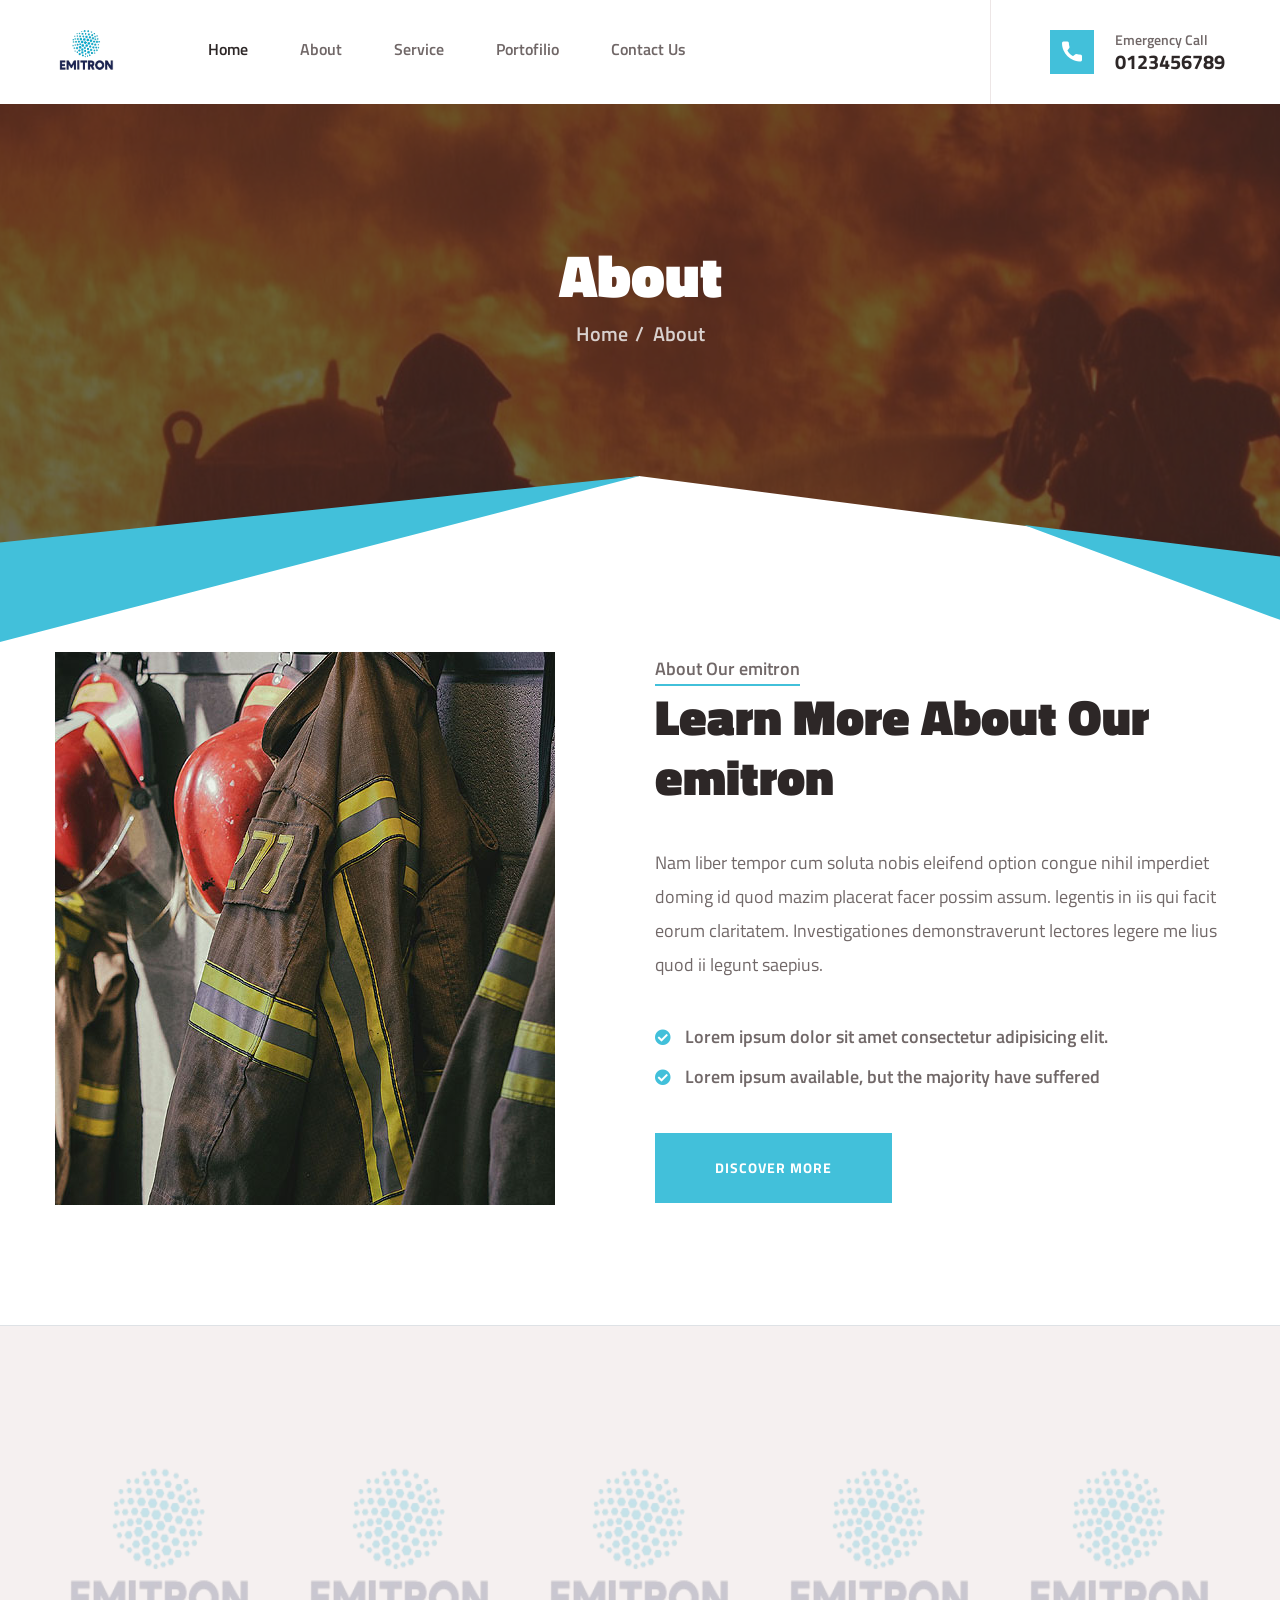
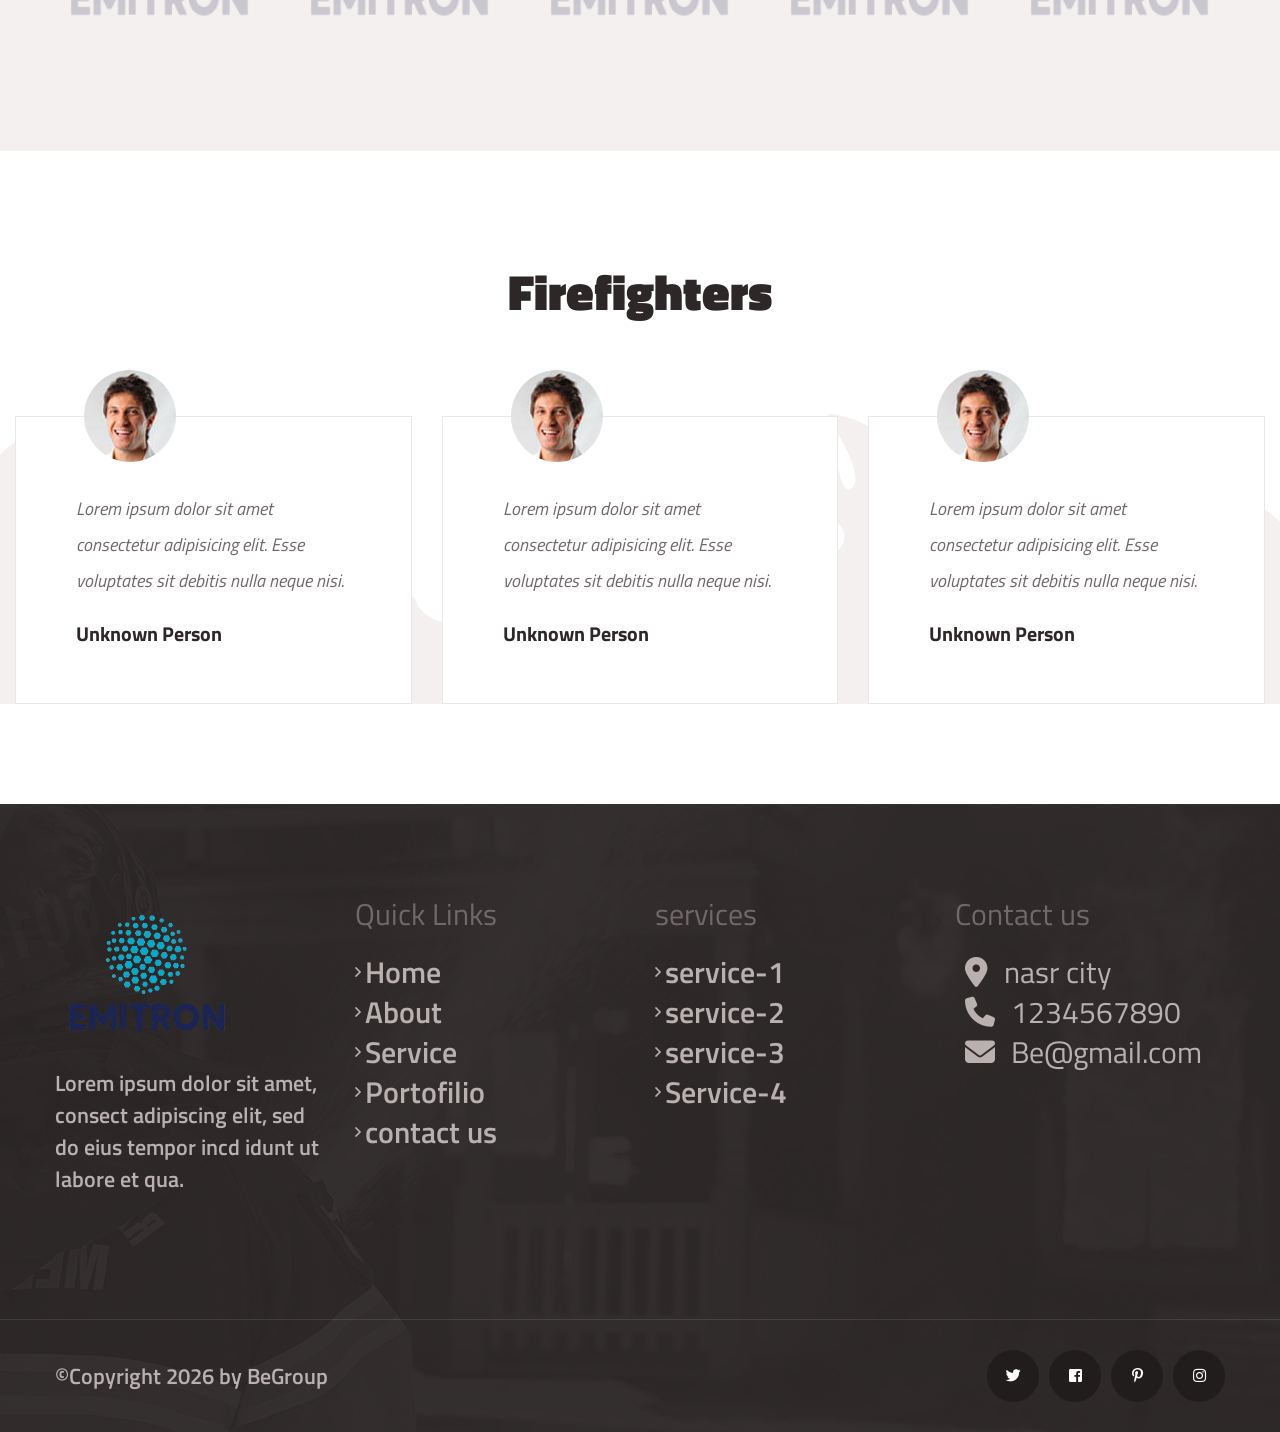
==== commit 2bf7a59d: "edits" ====
--- a/about.html
+++ b/about.html
@@ -248,11 +248,11 @@
         <section class="clients-section bg-color-1">
             <div class="auto-container">
                 <div class="clients-carousel owl-carousel owl-theme owl-nav-none owl-dots-none">
-                    <figure class="clients-logo-box"><a href="index.html"><img src="assets/1.png" alt=""></a></figure>
-                    <figure class="clients-logo-box"><a href="index.html"><img src="assets/1.png" alt=""></a></figure>
-                    <figure class="clients-logo-box"><a href="index.html"><img src="assets/1.png" alt=""></a></figure>
-                    <figure class="clients-logo-box"><a href="index.html"><img src="assets/1.png" alt=""></a></figure>
-                    <figure class="clients-logo-box"><a href="index.html"><img src="assets/1.png" alt=""></a></figure>
+                    <figure class="clients-logo-box"><a href="index.html"><img src="assets/1.PNG" alt=""></a></figure>
+                    <figure class="clients-logo-box"><a href="index.html"><img src="assets/1.PNG" alt=""></a></figure>
+                    <figure class="clients-logo-box"><a href="index.html"><img src="assets/1.PNG" alt=""></a></figure>
+                    <figure class="clients-logo-box"><a href="index.html"><img src="assets/1.PNG" alt=""></a></figure>
+                    <figure class="clients-logo-box"><a href="index.html"><img src="assets/1.PNG" alt=""></a></figure>
                 </div>
             </div>
         </section>
@@ -282,7 +282,7 @@
                 <div class="three-item-carousel owl-carousel owl-theme owl-dots-none owl-nav-none">
                     <div class="testimonial-block-one">
                         <div class="inner-box">
-                            <figure class="author-thumb"><img src="assets/images/resource/testimonial-1.png" alt=""></figure>
+                            <figure class="author-thumb"><img src="assets/images/resource/testimonial-1.PNG" alt=""></figure>
                             <div class="text">
                                 <p>I was very impresed by the company services lorem ipsum is simply free text available used by copytyping refreshing. Neque porro est qui dolorem ipsum quia.</p>
                             </div>
@@ -379,7 +379,7 @@
 
         <!-- cta-section -->
         <!-- <section class="cta-section bg-color-3">
-            <div class="pattern-layer" style="background-image: url(assets/images/shape/pattern-1.png);"></div>
+            <div class="pattern-layer" style="background-image: url(assets/images/shape/pattern-1.PNG);"></div>
             <div class="auto-container">
                 <div class="inner-box clearfix">
                     <div class="text pull-left">
